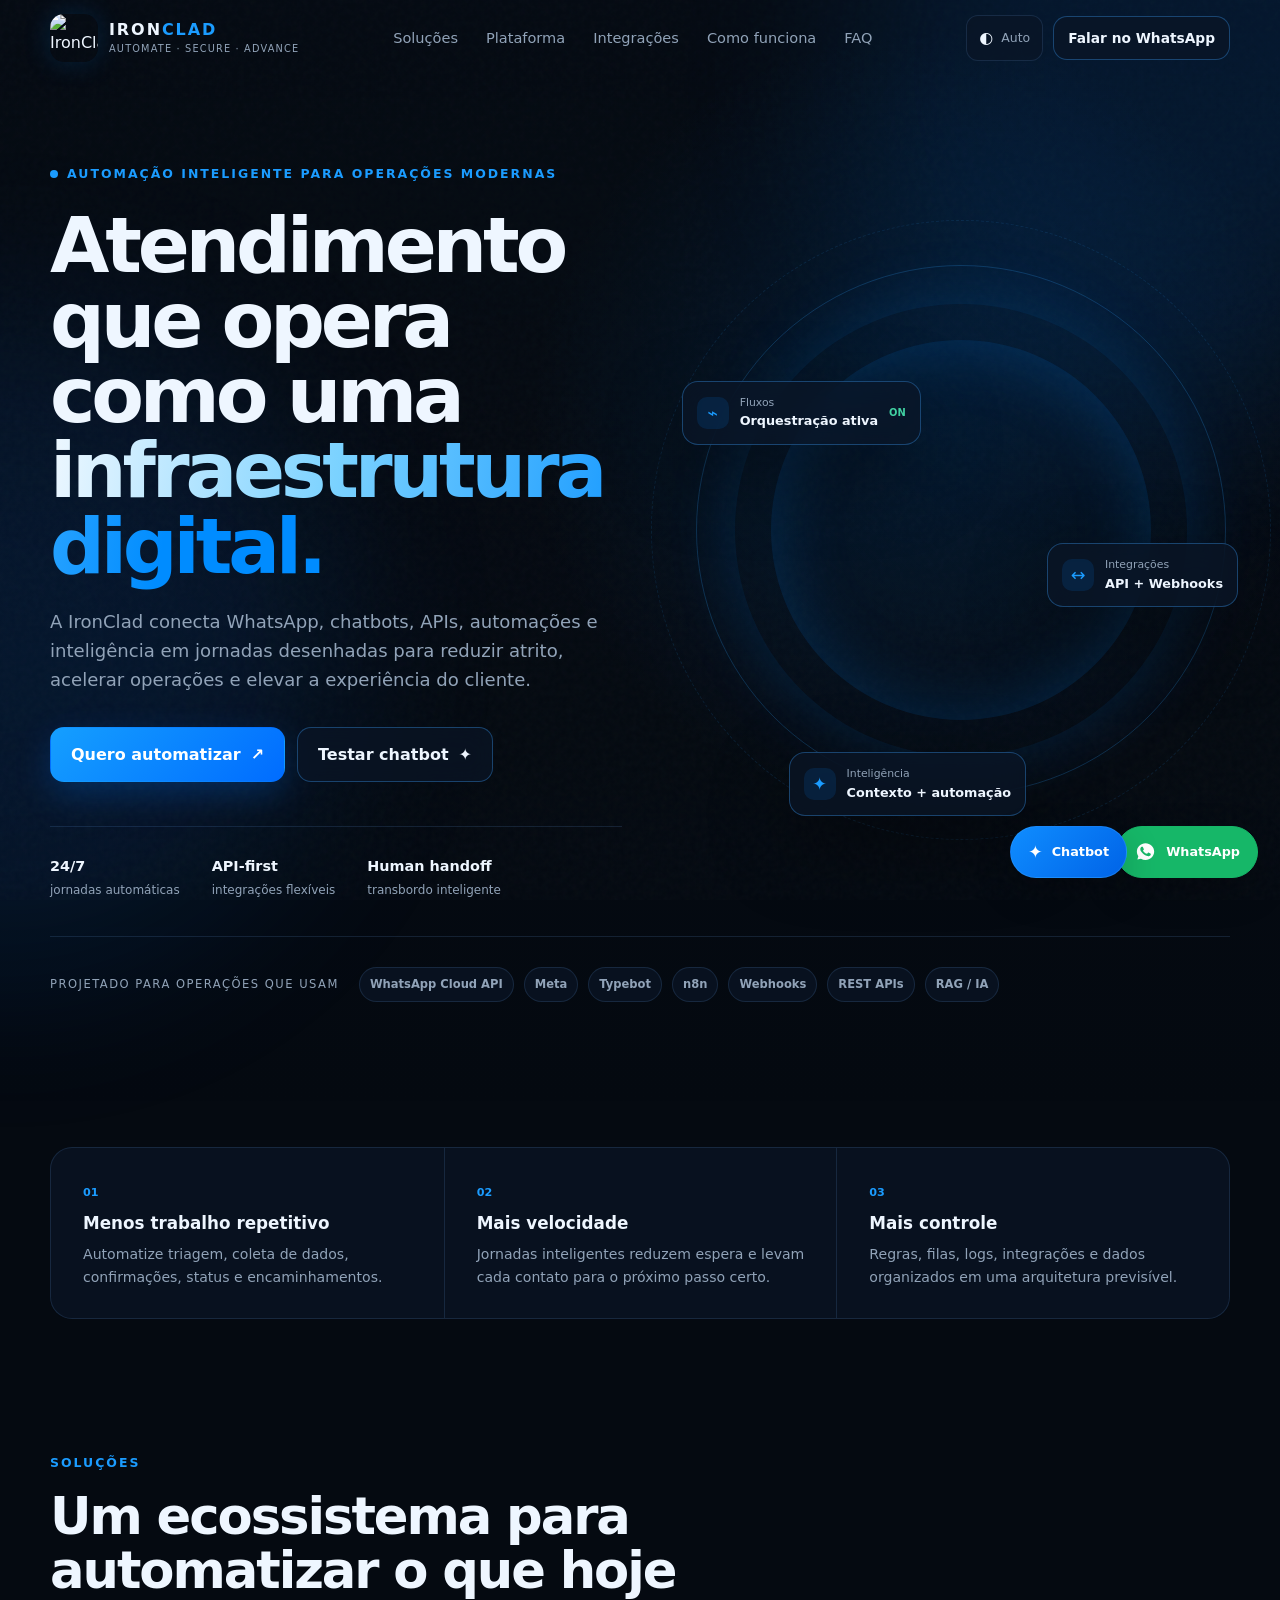
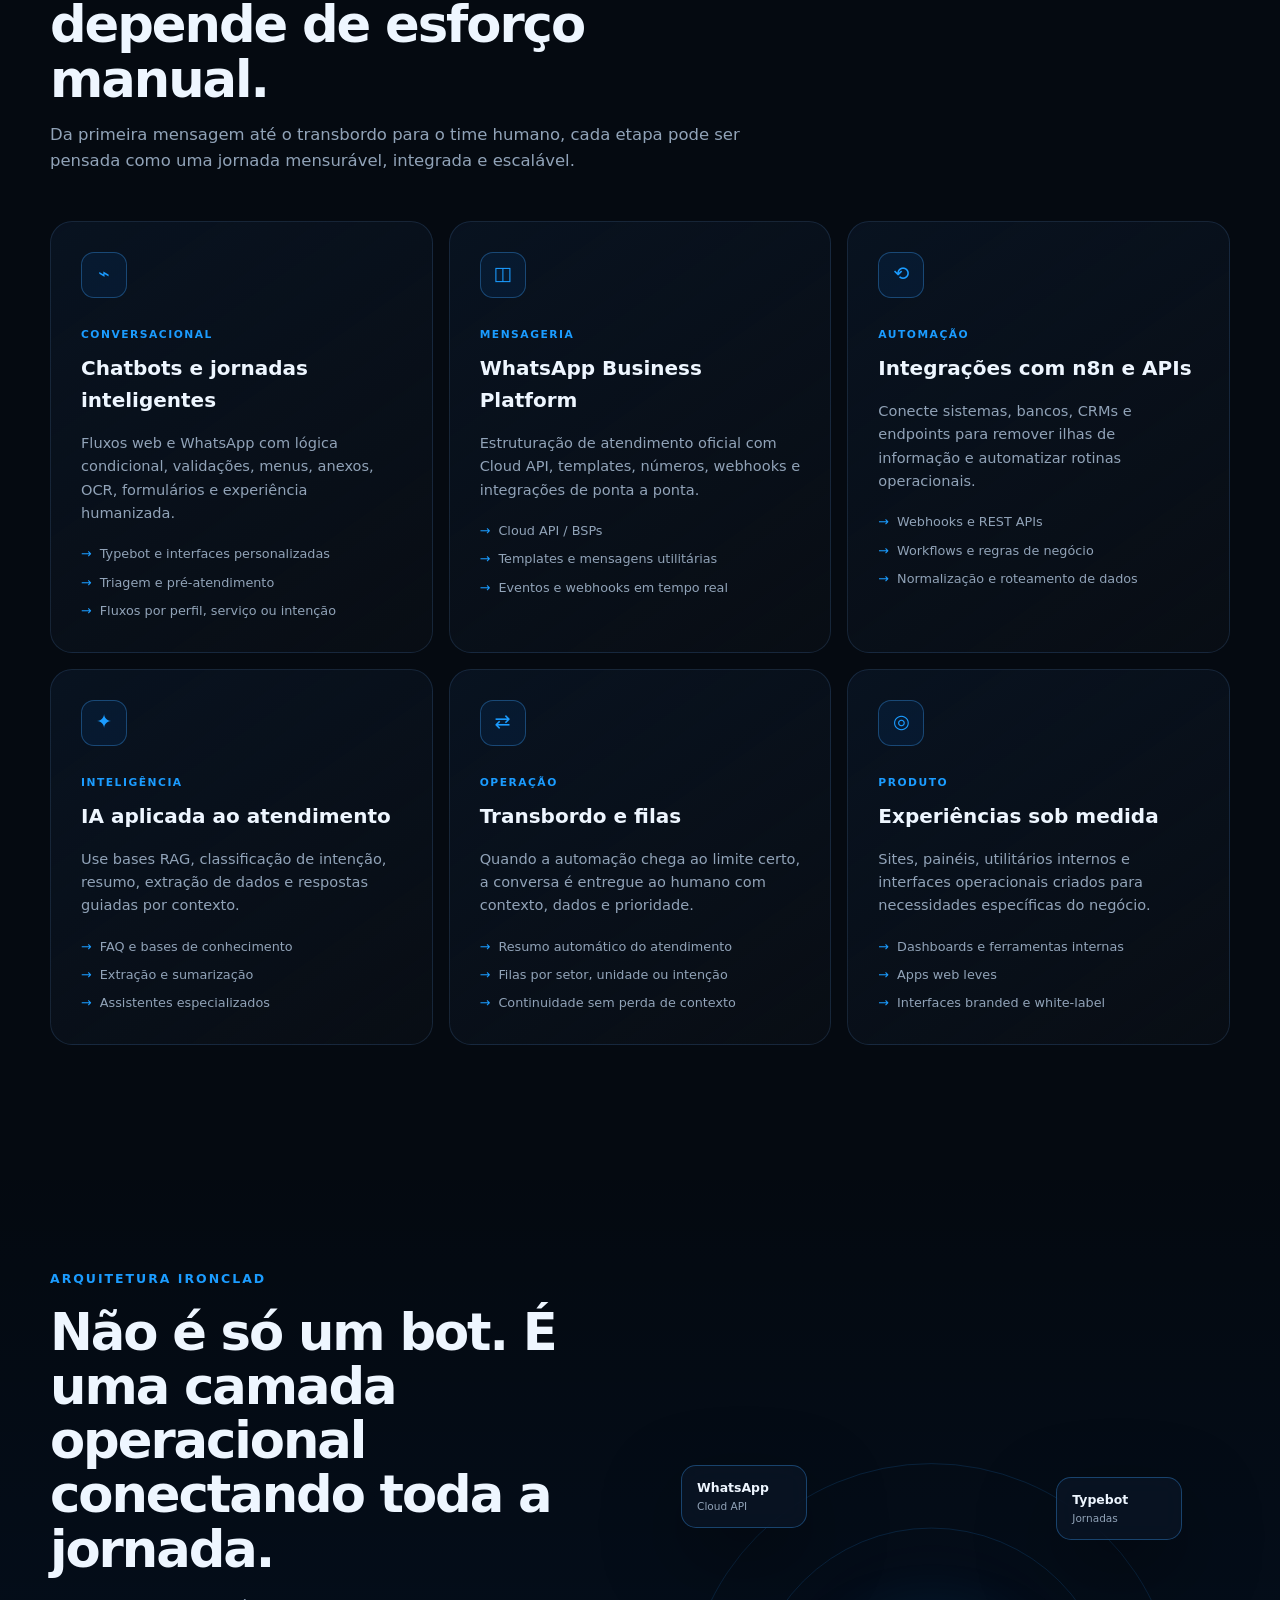
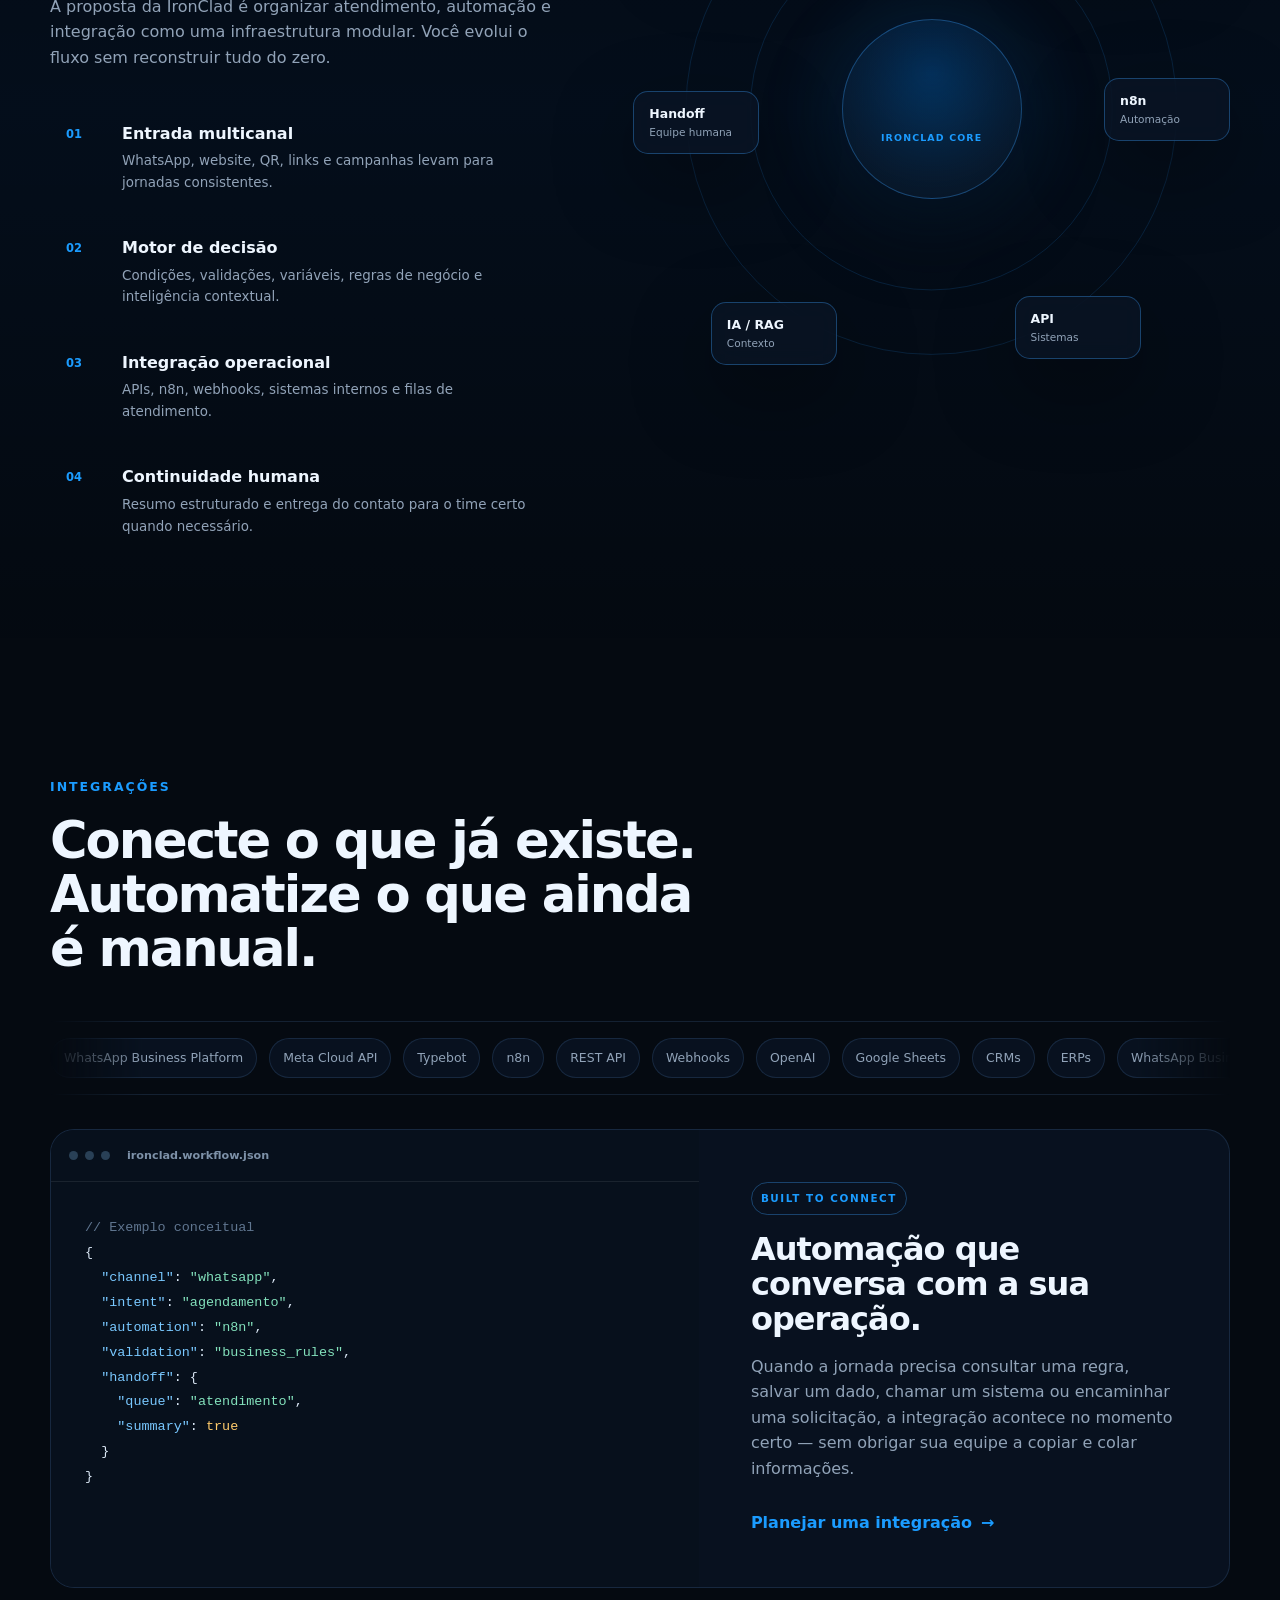
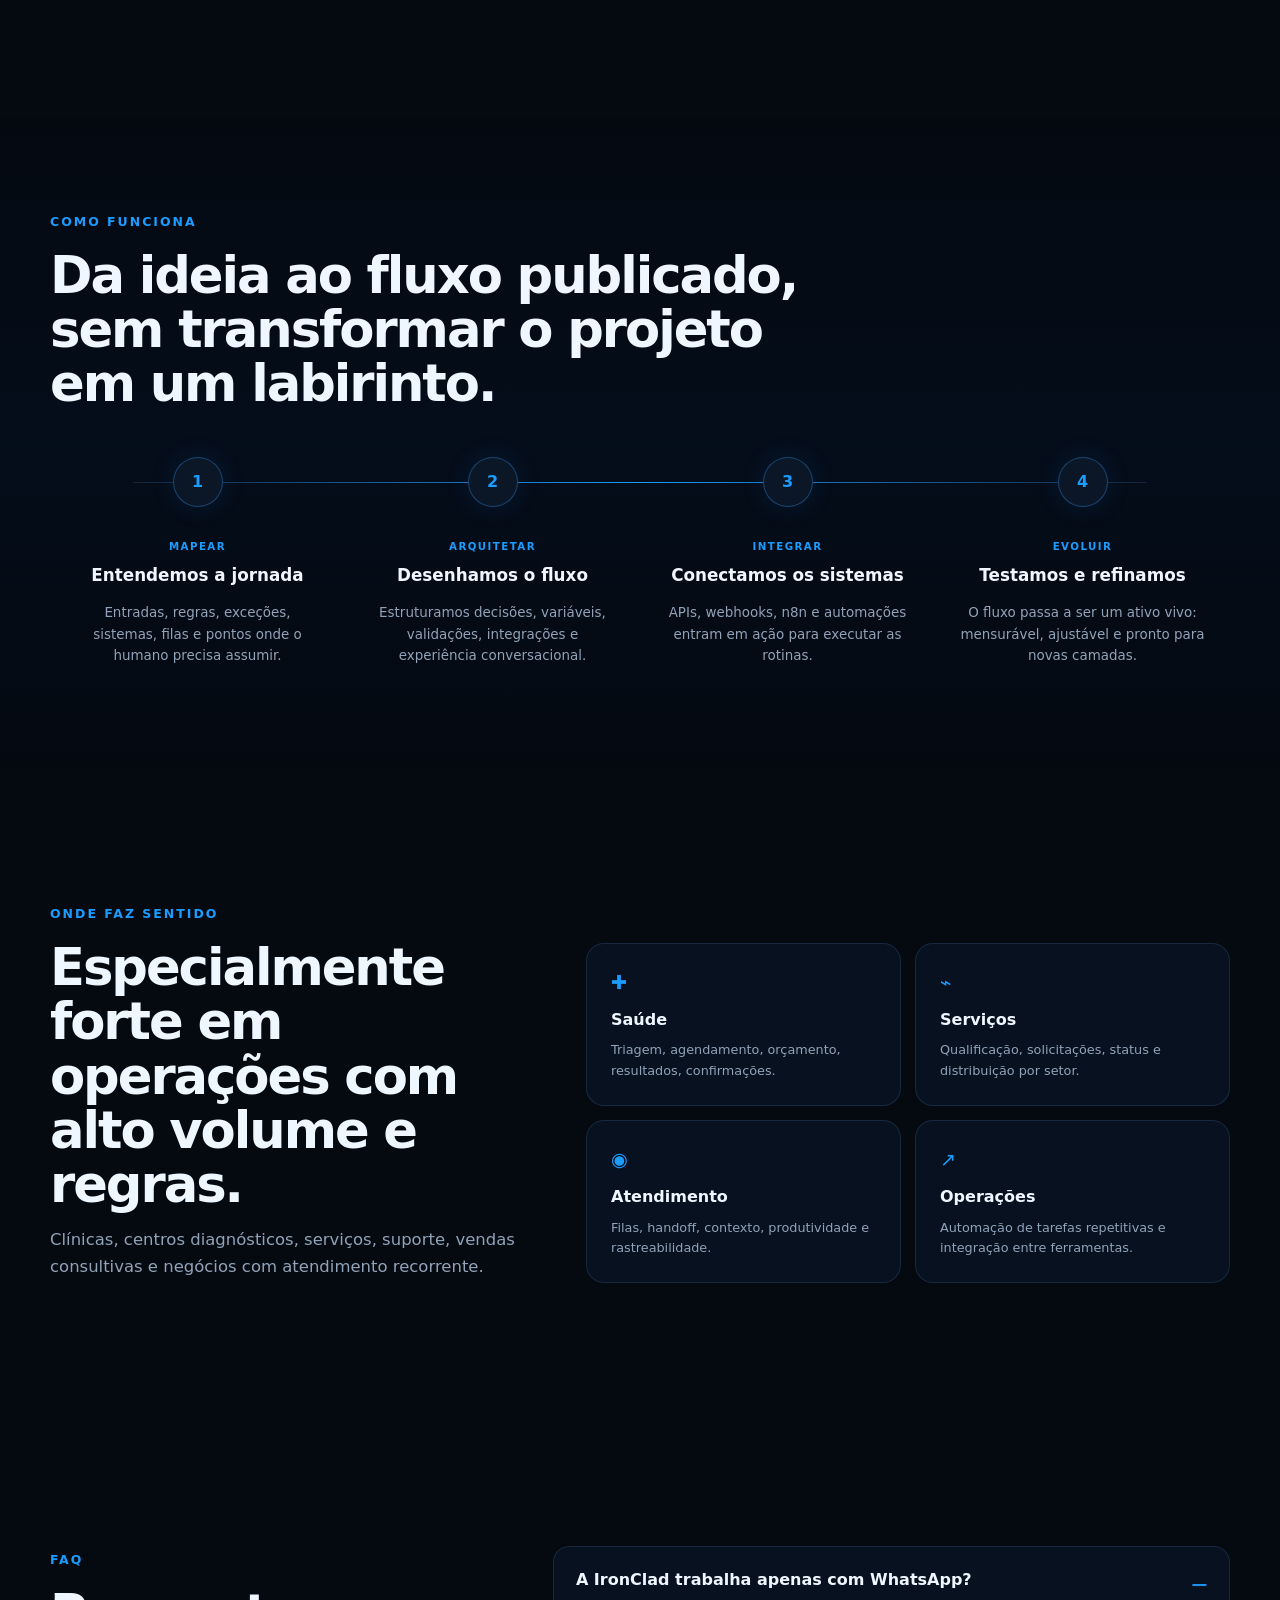
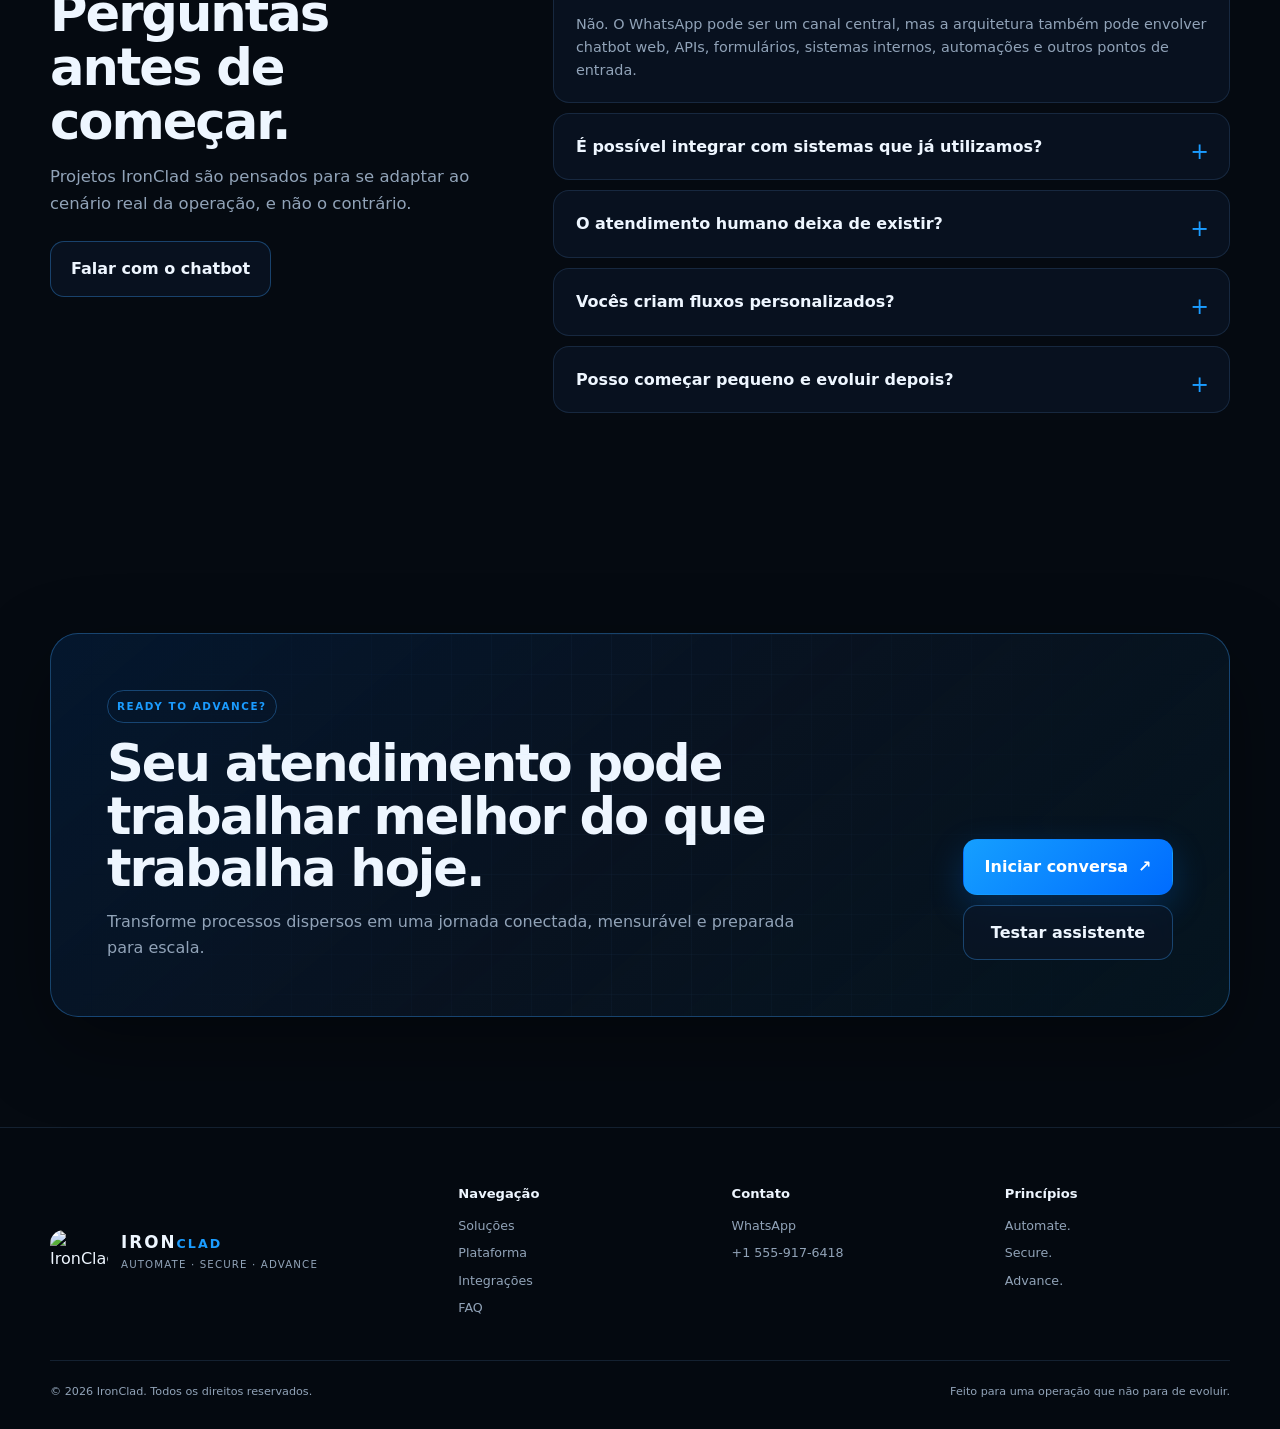
==== index.html @ 3dc9ad2e "Add files via upload" ====
<!doctype html>
<html lang="pt-BR" data-theme="dark" data-theme-mode="auto">
<head>
  <meta charset="utf-8" />
  <meta name="viewport" content="width=device-width, initial-scale=1, viewport-fit=cover" />
  <meta name="theme-color" content="#07111f" />
  <meta name="description" content="IronClad — automação conversacional, WhatsApp, chatbots, integrações e jornadas inteligentes para operações que precisam escalar com segurança." />
  <meta name="robots" content="index,follow" />
  <meta property="og:type" content="website" />
  <meta property="og:title" content="IronClad — Automate. Secure. Advance." />
  <meta property="og:description" content="Tecnologia para automatizar, conectar e escalar atendimentos com inteligência." />
  <meta property="og:image" content="assets/logo-ironclad.png" />
  <link rel="icon" href="assets/favicon-32.png" sizes="32x32" />
  <link rel="apple-touch-icon" href="assets/icon-192.png" />
  <link rel="manifest" href="site.webmanifest" />
  <title>IronClad — Automate. Secure. Advance.</title>
  <link rel="stylesheet" href="styles.css" />
</head>
<body>
  <div class="scroll-progress" aria-hidden="true"><span id="scrollProgress"></span></div>
  <div class="noise" aria-hidden="true"></div>
  <div class="ambient ambient-a" aria-hidden="true"></div>
  <div class="ambient ambient-b" aria-hidden="true"></div>

  <header class="site-header" id="top">
    <div class="container nav-wrap">
      <a class="brand" href="#top" aria-label="IronClad - início">
        <img src="assets/logo-ironclad.png" alt="IronClad" />
        <div class="brand-copy">
          <strong>IRON<span>CLAD</span></strong>
          <small>Automate · Secure · Advance</small>
        </div>
      </a>

      <nav class="nav-links" id="mainNav" aria-label="Navegação principal">
        <a href="#solucoes">Soluções</a>
        <a href="#plataforma">Plataforma</a>
        <a href="#integracoes">Integrações</a>
        <a href="#processo">Como funciona</a>
        <a href="#faq">FAQ</a>
      </nav>

      <div class="nav-actions">
        <div class="theme-control" aria-label="Controle de tema">
          <button class="theme-trigger" id="themeTrigger" type="button" aria-haspopup="menu" aria-expanded="false" title="Alterar tema">
            <span id="themeIcon">◐</span><span class="theme-label" id="themeLabel">Auto</span>
          </button>
          <div class="theme-menu" id="themeMenu" role="menu">
            <button type="button" role="menuitem" data-theme-choice="auto">◐ Automático</button>
            <button type="button" role="menuitem" data-theme-choice="light">☀ Claro</button>
            <button type="button" role="menuitem" data-theme-choice="dark">☾ Escuro</button>
          </div>
        </div>
        <a class="btn btn-sm btn-ghost desktop-only" href="https://wa.me/15559176418?text=Ol%C3%A1%21%20Quero%20conhecer%20as%20solu%C3%A7%C3%B5es%20da%20IronClad." target="_blank" rel="noopener">Falar no WhatsApp</a>
        <button class="menu-toggle" id="menuToggle" type="button" aria-controls="mainNav" aria-expanded="false" aria-label="Abrir menu"><span></span><span></span><span></span></button>
      </div>
    </div>
  </header>

  <main>
    <section class="hero section-pad">
      <div class="container hero-grid">
        <div class="hero-copy reveal">
          <div class="eyebrow"><span class="pulse-dot"></span> Automação inteligente para operações modernas</div>
          <h1>Atendimento que opera como uma <span class="gradient-text">infraestrutura digital.</span></h1>
          <p class="hero-lead">A IronClad conecta WhatsApp, chatbots, APIs, automações e inteligência em jornadas desenhadas para reduzir atrito, acelerar operações e elevar a experiência do cliente.</p>
          <div class="hero-actions">
            <a class="btn btn-primary" href="https://wa.me/15559176418?text=Ol%C3%A1%21%20Quero%20entender%20como%20a%20IronClad%20pode%20automatizar%20minha%20opera%C3%A7%C3%A3o." target="_blank" rel="noopener">Quero automatizar <span>↗</span></a>
            <button class="btn btn-ghost" type="button" data-open-chatbot>Testar chatbot <span>✦</span></button>
          </div>
          <div class="hero-proof" aria-label="Diferenciais">
            <div><b>24/7</b><span>jornadas automáticas</span></div>
            <div><b>API-first</b><span>integrações flexíveis</span></div>
            <div><b>Human handoff</b><span>transbordo inteligente</span></div>
          </div>
        </div>

        <div class="hero-visual reveal delay-1" aria-label="Painel ilustrativo da IronClad">
          <div class="orbital-ring ring-1"></div>
          <div class="orbital-ring ring-2"></div>
          <div class="hero-logo-shell">
            <img src="assets/logo-ironclad.png" alt="Logo IronClad" />
          </div>
          <div class="float-card card-flow">
            <span class="mini-icon">⌁</span>
            <div><small>Fluxos</small><strong>Orquestração ativa</strong></div>
            <i class="status-ok">ON</i>
          </div>
          <div class="float-card card-api">
            <span class="mini-icon">↔</span>
            <div><small>Integrações</small><strong>API + Webhooks</strong></div>
          </div>
          <div class="float-card card-ai">
            <span class="mini-icon">✦</span>
            <div><small>Inteligência</small><strong>Contexto + automação</strong></div>
          </div>
        </div>
      </div>

      <div class="container trust-strip reveal delay-2">
        <span>Projetado para operações que usam</span>
        <div class="logo-pills" aria-label="Tecnologias suportadas">
          <b>WhatsApp Cloud API</b><b>Meta</b><b>Typebot</b><b>n8n</b><b>Webhooks</b><b>REST APIs</b><b>RAG / IA</b>
        </div>
      </div>
    </section>

    <section class="metrics-section" aria-label="Resultados e benefícios">
      <div class="container metric-grid reveal">
        <article><span>01</span><h3>Menos trabalho repetitivo</h3><p>Automatize triagem, coleta de dados, confirmações, status e encaminhamentos.</p></article>
        <article><span>02</span><h3>Mais velocidade</h3><p>Jornadas inteligentes reduzem espera e levam cada contato para o próximo passo certo.</p></article>
        <article><span>03</span><h3>Mais controle</h3><p>Regras, filas, logs, integrações e dados organizados em uma arquitetura previsível.</p></article>
      </div>
    </section>

    <section class="section-pad" id="solucoes">
      <div class="container">
        <div class="section-heading reveal">
          <div class="eyebrow">Soluções</div>
          <h2>Um ecossistema para automatizar o que hoje depende de esforço manual.</h2>
          <p>Da primeira mensagem até o transbordo para o time humano, cada etapa pode ser pensada como uma jornada mensurável, integrada e escalável.</p>
        </div>

        <div class="solutions-grid">
          <article class="solution-card reveal">
            <div class="icon-box">⌁</div><span class="card-kicker">Conversacional</span>
            <h3>Chatbots e jornadas inteligentes</h3>
            <p>Fluxos web e WhatsApp com lógica condicional, validações, menus, anexos, OCR, formulários e experiência humanizada.</p>
            <ul><li>Typebot e interfaces personalizadas</li><li>Triagem e pré-atendimento</li><li>Fluxos por perfil, serviço ou intenção</li></ul>
          </article>
          <article class="solution-card reveal delay-1">
            <div class="icon-box">◫</div><span class="card-kicker">Mensageria</span>
            <h3>WhatsApp Business Platform</h3>
            <p>Estruturação de atendimento oficial com Cloud API, templates, números, webhooks e integrações de ponta a ponta.</p>
            <ul><li>Cloud API / BSPs</li><li>Templates e mensagens utilitárias</li><li>Eventos e webhooks em tempo real</li></ul>
          </article>
          <article class="solution-card reveal delay-2">
            <div class="icon-box">⟲</div><span class="card-kicker">Automação</span>
            <h3>Integrações com n8n e APIs</h3>
            <p>Conecte sistemas, bancos, CRMs e endpoints para remover ilhas de informação e automatizar rotinas operacionais.</p>
            <ul><li>Webhooks e REST APIs</li><li>Workflows e regras de negócio</li><li>Normalização e roteamento de dados</li></ul>
          </article>
          <article class="solution-card reveal">
            <div class="icon-box">✦</div><span class="card-kicker">Inteligência</span>
            <h3>IA aplicada ao atendimento</h3>
            <p>Use bases RAG, classificação de intenção, resumo, extração de dados e respostas guiadas por contexto.</p>
            <ul><li>FAQ e bases de conhecimento</li><li>Extração e sumarização</li><li>Assistentes especializados</li></ul>
          </article>
          <article class="solution-card reveal delay-1">
            <div class="icon-box">⇄</div><span class="card-kicker">Operação</span>
            <h3>Transbordo e filas</h3>
            <p>Quando a automação chega ao limite certo, a conversa é entregue ao humano com contexto, dados e prioridade.</p>
            <ul><li>Resumo automático do atendimento</li><li>Filas por setor, unidade ou intenção</li><li>Continuidade sem perda de contexto</li></ul>
          </article>
          <article class="solution-card reveal delay-2">
            <div class="icon-box">◎</div><span class="card-kicker">Produto</span>
            <h3>Experiências sob medida</h3>
            <p>Sites, painéis, utilitários internos e interfaces operacionais criados para necessidades específicas do negócio.</p>
            <ul><li>Dashboards e ferramentas internas</li><li>Apps web leves</li><li>Interfaces branded e white-label</li></ul>
          </article>
        </div>
      </div>
    </section>

    <section class="platform-section section-pad" id="plataforma">
      <div class="container platform-grid">
        <div class="platform-copy reveal">
          <div class="eyebrow">Arquitetura IronClad</div>
          <h2>Não é só um bot. É uma camada operacional conectando toda a jornada.</h2>
          <p>A proposta da IronClad é organizar atendimento, automação e integração como uma infraestrutura modular. Você evolui o fluxo sem reconstruir tudo do zero.</p>
          <div class="feature-list">
            <div><span>01</span><section><h4>Entrada multicanal</h4><p>WhatsApp, website, QR, links e campanhas levam para jornadas consistentes.</p></section></div>
            <div><span>02</span><section><h4>Motor de decisão</h4><p>Condições, validações, variáveis, regras de negócio e inteligência contextual.</p></section></div>
            <div><span>03</span><section><h4>Integração operacional</h4><p>APIs, n8n, webhooks, sistemas internos e filas de atendimento.</p></section></div>
            <div><span>04</span><section><h4>Continuidade humana</h4><p>Resumo estruturado e entrega do contato para o time certo quando necessário.</p></section></div>
          </div>
        </div>

        <div class="system-map reveal delay-1" aria-label="Mapa visual da arquitetura IronClad">
          <div class="sys-glow"></div>
          <div class="sys-node node-core"><img src="assets/logo-ironclad.png" alt="" /><span>IRONCLAD CORE</span></div>
          <div class="sys-node node-a"><b>WhatsApp</b><small>Cloud API</small></div>
          <div class="sys-node node-b"><b>Typebot</b><small>Jornadas</small></div>
          <div class="sys-node node-c"><b>n8n</b><small>Automação</small></div>
          <div class="sys-node node-d"><b>API</b><small>Sistemas</small></div>
          <div class="sys-node node-e"><b>IA / RAG</b><small>Contexto</small></div>
          <div class="sys-node node-f"><b>Handoff</b><small>Equipe humana</small></div>
          <svg viewBox="0 0 620 620" role="img" aria-hidden="true"><circle cx="310" cy="310" r="188"></circle><circle cx="310" cy="310" r="255"></circle></svg>
        </div>
      </div>
    </section>

    <section class="section-pad" id="integracoes">
      <div class="container">
        <div class="section-heading compact reveal"><div class="eyebrow">Integrações</div><h2>Conecte o que já existe. Automatize o que ainda é manual.</h2></div>
        <div class="integration-marquee reveal" aria-label="Integrações principais">
          <div class="marquee-track">
            <span>WhatsApp Business Platform</span><span>Meta Cloud API</span><span>Typebot</span><span>n8n</span><span>REST API</span><span>Webhooks</span><span>OpenAI</span><span>Google Sheets</span><span>CRMs</span><span>ERPs</span>
            <span>WhatsApp Business Platform</span><span>Meta Cloud API</span><span>Typebot</span><span>n8n</span><span>REST API</span><span>Webhooks</span><span>OpenAI</span><span>Google Sheets</span><span>CRMs</span><span>ERPs</span>
          </div>
        </div>

        <div class="integration-panel reveal delay-1">
          <div class="code-window">
            <div class="code-top"><span></span><span></span><span></span><b>ironclad.workflow.json</b></div>
            <pre><code><span class="code-dim">// Exemplo conceitual</span>
{
  <span class="code-key">"channel"</span>: <span class="code-str">"whatsapp"</span>,
  <span class="code-key">"intent"</span>: <span class="code-str">"agendamento"</span>,
  <span class="code-key">"automation"</span>: <span class="code-str">"n8n"</span>,
  <span class="code-key">"validation"</span>: <span class="code-str">"business_rules"</span>,
  <span class="code-key">"handoff"</span>: {
    <span class="code-key">"queue"</span>: <span class="code-str">"atendimento"</span>,
    <span class="code-key">"summary"</span>: <span class="code-bool">true</span>
  }
}</code></pre>
          </div>
          <div class="integration-copy">
            <span class="panel-chip">Built to connect</span>
            <h3>Automação que conversa com a sua operação.</h3>
            <p>Quando a jornada precisa consultar uma regra, salvar um dado, chamar um sistema ou encaminhar uma solicitação, a integração acontece no momento certo — sem obrigar sua equipe a copiar e colar informações.</p>
            <a href="https://wa.me/15559176418?text=Quero%20integrar%20meus%20sistemas%20com%20a%20IronClad." target="_blank" rel="noopener">Planejar uma integração <span>→</span></a>
          </div>
        </div>
      </div>
    </section>

    <section class="section-pad process-section" id="processo">
      <div class="container">
        <div class="section-heading reveal"><div class="eyebrow">Como funciona</div><h2>Da ideia ao fluxo publicado, sem transformar o projeto em um labirinto.</h2></div>
        <div class="timeline reveal delay-1">
          <article><span>1</span><div><small>MAPEAR</small><h3>Entendemos a jornada</h3><p>Entradas, regras, exceções, sistemas, filas e pontos onde o humano precisa assumir.</p></div></article>
          <article><span>2</span><div><small>ARQUITETAR</small><h3>Desenhamos o fluxo</h3><p>Estruturamos decisões, variáveis, validações, integrações e experiência conversacional.</p></div></article>
          <article><span>3</span><div><small>INTEGRAR</small><h3>Conectamos os sistemas</h3><p>APIs, webhooks, n8n e automações entram em ação para executar as rotinas.</p></div></article>
          <article><span>4</span><div><small>EVOLUIR</small><h3>Testamos e refinamos</h3><p>O fluxo passa a ser um ativo vivo: mensurável, ajustável e pronto para novas camadas.</p></div></article>
        </div>
      </div>
    </section>

    <section class="section-pad industries-section">
      <div class="container industries-grid">
        <div class="section-heading compact reveal"><div class="eyebrow">Onde faz sentido</div><h2>Especialmente forte em operações com alto volume e regras.</h2><p>Clínicas, centros diagnósticos, serviços, suporte, vendas consultivas e negócios com atendimento recorrente.</p></div>
        <div class="industry-cards reveal delay-1">
          <div><span>✚</span><b>Saúde</b><small>Triagem, agendamento, orçamento, resultados, confirmações.</small></div>
          <div><span>⌁</span><b>Serviços</b><small>Qualificação, solicitações, status e distribuição por setor.</small></div>
          <div><span>◉</span><b>Atendimento</b><small>Filas, handoff, contexto, produtividade e rastreabilidade.</small></div>
          <div><span>↗</span><b>Operações</b><small>Automação de tarefas repetitivas e integração entre ferramentas.</small></div>
        </div>
      </div>
    </section>

    <section class="section-pad" id="faq">
      <div class="container faq-grid">
        <div class="section-heading compact reveal"><div class="eyebrow">FAQ</div><h2>Perguntas antes de começar.</h2><p>Projetos IronClad são pensados para se adaptar ao cenário real da operação, e não o contrário.</p><button class="btn btn-ghost" type="button" data-open-chatbot>Falar com o chatbot</button></div>
        <div class="accordion reveal delay-1">
          <details open><summary>A IronClad trabalha apenas com WhatsApp?</summary><p>Não. O WhatsApp pode ser um canal central, mas a arquitetura também pode envolver chatbot web, APIs, formulários, sistemas internos, automações e outros pontos de entrada.</p></details>
          <details><summary>É possível integrar com sistemas que já utilizamos?</summary><p>Sim, desde que o sistema disponibilize API, webhook, banco acessível ou outro mecanismo de integração. Quando não existe integração pronta, avaliamos a melhor rota técnica.</p></details>
          <details><summary>O atendimento humano deixa de existir?</summary><p>Não. A automação assume etapas repetitivas e organiza o contexto. Quando necessário, a conversa pode ser encaminhada para a equipe com resumo e dados já coletados.</p></details>
          <details><summary>Vocês criam fluxos personalizados?</summary><p>Sim. A estrutura pode ser criada para regras específicas, setores, unidades, especialidades, serviços, perfis de clientes e integrações diferentes.</p></details>
          <details><summary>Posso começar pequeno e evoluir depois?</summary><p>Sim. A abordagem modular permite iniciar com uma jornada crítica e adicionar novas automações, integrações e canais conforme a operação amadurece.</p></details>
        </div>
      </div>
    </section>

    <section class="cta-section section-pad">
      <div class="container cta-card reveal">
        <div class="cta-grid-lines" aria-hidden="true"></div>
        <div><span class="panel-chip">READY TO ADVANCE?</span><h2>Seu atendimento pode trabalhar melhor do que trabalha hoje.</h2><p>Transforme processos dispersos em uma jornada conectada, mensurável e preparada para escala.</p></div>
        <div class="cta-actions"><a class="btn btn-primary" href="https://wa.me/15559176418?text=Ol%C3%A1%21%20Quero%20falar%20sobre%20um%20projeto%20com%20a%20IronClad." target="_blank" rel="noopener">Iniciar conversa <span>↗</span></a><button class="btn btn-ghost" type="button" data-open-chatbot>Testar assistente</button></div>
      </div>
    </section>
  </main>

  <footer class="site-footer">
    <div class="container footer-grid">
      <div class="footer-brand"><img src="assets/logo-ironclad.png" alt="IronClad" /><div><strong>IRON<span>CLAD</span></strong><small>Automate · Secure · Advance</small></div></div>
      <div><b>Navegação</b><a href="#solucoes">Soluções</a><a href="#plataforma">Plataforma</a><a href="#integracoes">Integrações</a><a href="#faq">FAQ</a></div>
      <div><b>Contato</b><a href="https://wa.me/15559176418" target="_blank" rel="noopener">WhatsApp</a><span>+1 555-917-6418</span></div>
      <div><b>Princípios</b><span>Automate.</span><span>Secure.</span><span>Advance.</span></div>
    </div>
    <div class="container footer-bottom"><span>© <span id="year"></span> IronClad. Todos os direitos reservados.</span><span>Feito para uma operação que não para de evoluir.</span></div>
  </footer>

  <a class="whatsapp-fab" href="https://wa.me/15559176418?text=Ol%C3%A1%21%20Vim%20pelo%20site%20da%20IronClad." target="_blank" rel="noopener" aria-label="Falar com a IronClad no WhatsApp">
    <svg viewBox="0 0 32 32" aria-hidden="true"><path d="M16.04 3C9.4 3 4 8.23 4 14.67c0 2.3.69 4.55 1.99 6.46L4.7 25.83l4.99-1.27a12.3 12.3 0 0 0 6.34 1.75h.01c6.63 0 12.04-5.23 12.04-11.66C28.08 8.23 22.68 3 16.04 3Zm7.08 16.48c-.3.83-1.75 1.59-2.41 1.69-.62.1-1.4.14-2.26-.13-.52-.16-1.19-.38-2.05-.74-3.61-1.52-5.96-5.07-6.14-5.31-.18-.23-1.47-1.9-1.47-3.63 0-1.73.94-2.58 1.27-2.93.33-.35.72-.44.96-.44h.69c.22.01.52-.08.81.6.3.7 1.01 2.42 1.1 2.59.09.18.15.38.03.61-.12.23-.18.38-.36.58-.18.2-.38.45-.54.6-.18.17-.37.36-.16.71.21.35.93 1.48 2 2.4 1.37 1.18 2.53 1.54 2.89 1.71.36.18.57.15.78-.09.21-.23.9-1.02 1.14-1.37.24-.35.48-.29.81-.18.33.12 2.08.95 2.44 1.13.36.18.6.26.69.41.09.15.09.85-.21 1.68Z"/></svg>
    <span>WhatsApp</span>
  </a>

  <button class="chatbot-fab" type="button" data-open-chatbot aria-label="Abrir chatbot IronClad"><span class="bot-spark">✦</span><span>Chatbot</span></button>

  <div class="chatbot-modal" id="chatbotModal" aria-hidden="true">
    <div class="chatbot-backdrop" data-close-chatbot></div>
    <section class="chatbot-window" role="dialog" aria-modal="true" aria-labelledby="chatbotTitle">
      <div class="chatbot-header">
        <div><span class="bot-avatar">IC</span><div><strong id="chatbotTitle">TÍTULO DO CHATBOT</strong><small><i></i> Assistente IronClad</small></div></div>
        <button type="button" data-close-chatbot aria-label="Fechar chatbot">×</button>
      </div>
      <div class="chatbot-body" id="chatbotBody">
        <div class="chatbot-placeholder" id="chatbotPlaceholder">
          <span>✦</span><h3>Conecte seu Typebot aqui</h3><p>No arquivo <code>script.js</code>, preencha <b>TYPEBOT_TITLE</b> e <b>TYPEBOT_SRC</b>. O botão e a janela já estão prontos.</p>
        </div>
        <iframe id="typebotFrame" title="TÍTULO DO CHATBOT" src="about:blank" allow="clipboard-write; microphone" loading="lazy"></iframe>
      </div>
    </section>
  </div>

  <script src="script.js"></script>
</body>
</html>
---- styles.css ----
:root{
  --bg:#050a11;--bg-2:#07111f;--surface:rgba(10,22,38,.72);--surface-strong:#0b1727;--card:#091320;--card-2:#0d1a2b;
  --text:#eef6ff;--muted:#91a3b8;--line:rgba(114,177,255,.14);--line-strong:rgba(61,161,255,.34);
  --primary:#1b9cff;--primary-2:#0077ff;--accent:#57c5ff;--success:#41d1a3;--shadow:0 28px 80px rgba(0,0,0,.35);
  --header:rgba(5,10,17,.7);--code:#07101c;--radius:24px;--max:1180px;--transition:.28s cubic-bezier(.2,.8,.2,1);
}
html[data-theme="light"]{
  --bg:#f5f9ff;--bg-2:#ecf4ff;--surface:rgba(255,255,255,.76);--surface-strong:#fff;--card:#fff;--card-2:#f5f9ff;
  --text:#091626;--muted:#5f6f82;--line:rgba(20,89,165,.12);--line-strong:rgba(0,116,255,.24);--shadow:0 28px 70px rgba(24,81,145,.12);--header:rgba(248,251,255,.76);--code:#0b1421;
}
*{box-sizing:border-box}html{scroll-behavior:smooth}body{margin:0;background:var(--bg);color:var(--text);font-family:Inter,ui-sans-serif,system-ui,-apple-system,BlinkMacSystemFont,"Segoe UI",sans-serif;line-height:1.6;overflow-x:hidden;transition:background .4s ease,color .4s ease}button,a,input,textarea,select{font:inherit}a{color:inherit;text-decoration:none}img{max-width:100%;display:block}button{color:inherit}.container{width:min(var(--max),calc(100% - 40px));margin-inline:auto}.section-pad{padding:110px 0;position:relative}.scroll-progress{position:fixed;inset:0 0 auto;z-index:1000;height:3px;background:transparent}.scroll-progress span{display:block;width:0;height:100%;background:linear-gradient(90deg,var(--primary-2),var(--accent));box-shadow:0 0 16px var(--primary)}.noise{position:fixed;inset:0;z-index:-1;opacity:.035;pointer-events:none;background-image:url("data:image/svg+xml,%3Csvg viewBox='0 0 180 180' xmlns='http://www.w3.org/2000/svg'%3E%3Cfilter id='n'%3E%3CfeTurbulence type='fractalNoise' baseFrequency='.85' numOctaves='3' stitchTiles='stitch'/%3E%3C/filter%3E%3Crect width='100%25' height='100%25' filter='url(%23n)' opacity='.8'/%3E%3C/svg%3E")}.ambient{position:fixed;width:650px;height:650px;border-radius:50%;filter:blur(95px);pointer-events:none;z-index:-2;opacity:.14}.ambient-a{background:#007cff;top:-250px;right:-220px}.ambient-b{background:#0b68df;left:-320px;top:35%}html[data-theme="light"] .ambient{opacity:.08}
.site-header{position:fixed;inset:0 0 auto;z-index:100;padding:14px 0;border-bottom:1px solid transparent;transition:var(--transition)}.site-header.scrolled{background:var(--header);backdrop-filter:blur(18px);border-color:var(--line)}.nav-wrap{display:flex;align-items:center;justify-content:space-between;gap:28px}.brand{display:flex;align-items:center;gap:11px;min-width:max-content}.brand img{width:48px;height:48px;border-radius:14px;object-fit:cover;box-shadow:0 0 28px rgba(0,136,255,.18)}.brand-copy{display:grid;line-height:1}.brand-copy strong{font-size:1rem;letter-spacing:.12em}.brand-copy strong span,.footer-brand strong span{color:var(--primary)}.brand-copy small{font-size:.61rem;letter-spacing:.12em;color:var(--muted);margin-top:6px;text-transform:uppercase}.nav-links{display:flex;align-items:center;gap:28px;font-size:.91rem;color:var(--muted)}.nav-links a{position:relative;transition:color var(--transition)}.nav-links a:after{content:"";position:absolute;left:0;right:100%;bottom:-7px;height:1px;background:var(--primary);transition:right var(--transition)}.nav-links a:hover{color:var(--text)}.nav-links a:hover:after{right:0}.nav-actions{display:flex;align-items:center;gap:10px}.btn{display:inline-flex;align-items:center;justify-content:center;gap:10px;border:1px solid var(--line-strong);padding:14px 20px;border-radius:14px;background:transparent;cursor:pointer;transition:transform var(--transition),border var(--transition),background var(--transition),box-shadow var(--transition);font-weight:700}.btn:hover{transform:translateY(-2px)}.btn-sm{padding:10px 14px;font-size:.86rem}.btn-primary{color:#fff;border-color:transparent;background:linear-gradient(135deg,#159fff,#006cff);box-shadow:0 12px 35px rgba(0,123,255,.24)}.btn-primary:hover{box-shadow:0 16px 40px rgba(0,123,255,.34)}.btn-ghost{background:var(--surface);backdrop-filter:blur(12px)}.btn-ghost:hover{border-color:rgba(45,161,255,.55);background:var(--card-2)}.theme-control{position:relative}.theme-trigger{display:flex;align-items:center;gap:8px;border:1px solid var(--line);background:var(--surface);padding:9px 12px;border-radius:12px;cursor:pointer}.theme-label{font-size:.78rem;color:var(--muted)}.theme-menu{position:absolute;right:0;top:calc(100% + 9px);width:165px;padding:8px;background:var(--surface-strong);border:1px solid var(--line);border-radius:14px;box-shadow:var(--shadow);display:none}.theme-menu.open{display:grid}.theme-menu button{border:0;background:transparent;padding:9px 10px;text-align:left;border-radius:9px;cursor:pointer;font-size:.87rem}.theme-menu button:hover{background:var(--card-2)}.menu-toggle{display:none;border:0;background:transparent;padding:10px;cursor:pointer}.menu-toggle span{display:block;width:23px;height:2px;background:var(--text);margin:5px;border-radius:9px}
.hero{min-height:100vh;padding-top:160px;display:grid;align-items:center;background:radial-gradient(circle at 72% 38%,rgba(0,130,255,.13),transparent 34%),linear-gradient(180deg,rgba(6,15,26,.2),transparent)}html[data-theme="light"] .hero{background:radial-gradient(circle at 72% 38%,rgba(0,130,255,.09),transparent 36%)}.hero-grid{display:grid;grid-template-columns:1.03fr .97fr;align-items:center;gap:70px}.eyebrow{display:inline-flex;align-items:center;gap:9px;font-size:.78rem;text-transform:uppercase;letter-spacing:.16em;color:var(--primary);font-weight:800}.pulse-dot{width:8px;height:8px;border-radius:50%;background:var(--primary);box-shadow:0 0 0 0 rgba(27,156,255,.5);animation:pulse 1.9s infinite}@keyframes pulse{70%{box-shadow:0 0 0 8px rgba(27,156,255,0)}100%{box-shadow:0 0 0 0 rgba(27,156,255,0)}}.hero h1{font-size:clamp(3.05rem,6vw,5.65rem);letter-spacing:-.055em;line-height:.98;margin:22px 0 24px;max-width:840px}.gradient-text{background:linear-gradient(100deg,#eff8ff 0%,#7bd2ff 35%,#008cff 80%);-webkit-background-clip:text;background-clip:text;color:transparent}html[data-theme="light"] .gradient-text{background:linear-gradient(110deg,#102542,#0079ed);-webkit-background-clip:text;background-clip:text}.hero-lead{font-size:1.13rem;color:var(--muted);max-width:700px;margin:0 0 32px}.hero-actions{display:flex;gap:12px;flex-wrap:wrap}.hero-proof{display:flex;gap:32px;margin-top:44px;padding-top:28px;border-top:1px solid var(--line)}.hero-proof div{display:grid;gap:3px}.hero-proof b{font-size:.9rem}.hero-proof span{font-size:.75rem;color:var(--muted)}.hero-visual{position:relative;height:650px;display:grid;place-items:center}.hero-logo-shell{position:relative;width:min(470px,84%);aspect-ratio:1;border-radius:50%;overflow:hidden;box-shadow:0 0 70px rgba(0,134,255,.16);z-index:2}.hero-logo-shell:after{content:"";position:absolute;inset:8%;border-radius:50%;box-shadow:inset 0 0 70px rgba(0,135,255,.22)}.hero-logo-shell img{width:100%;height:100%;object-fit:cover}.orbital-ring{position:absolute;border:1px solid rgba(50,166,255,.22);border-radius:50%;animation:rotate 22s linear infinite}.ring-1{width:530px;height:530px}.ring-2{width:620px;height:620px;border-style:dashed;opacity:.55;animation-direction:reverse;animation-duration:34s}@keyframes rotate{to{transform:rotate(360deg)}}.float-card{position:absolute;z-index:3;display:flex;align-items:center;gap:11px;padding:12px 14px;border:1px solid var(--line-strong);border-radius:16px;background:var(--surface);backdrop-filter:blur(15px);box-shadow:var(--shadow);min-width:190px;animation:float 5s ease-in-out infinite}.float-card div{display:grid}.float-card small{font-size:.68rem;color:var(--muted)}.float-card strong{font-size:.8rem}.mini-icon{display:grid;place-items:center;width:32px;height:32px;border-radius:10px;background:rgba(0,132,255,.13);color:var(--primary);font-size:1.1rem}.status-ok{margin-left:auto;font-size:.62rem;font-style:normal;color:var(--success);font-weight:900}.card-flow{left:-10px;top:27%}.card-api{right:-8px;top:52%;animation-delay:-1.4s}.card-ai{left:18%;bottom:6%;animation-delay:-2.2s}@keyframes float{0%,100%{transform:translateY(0)}50%{transform:translateY(-10px)}}.trust-strip{margin-top:36px;padding-top:30px;border-top:1px solid var(--line);display:flex;align-items:center;gap:20px;overflow:hidden}.trust-strip>span{font-size:.72rem;text-transform:uppercase;letter-spacing:.13em;color:var(--muted);min-width:max-content}.logo-pills{display:flex;gap:10px;flex-wrap:wrap}.logo-pills b{font-size:.72rem;padding:7px 10px;border-radius:999px;border:1px solid var(--line);color:var(--muted);font-weight:700;background:var(--surface)}
.metrics-section{padding:35px 0 20px}.metric-grid{display:grid;grid-template-columns:repeat(3,1fr);border:1px solid var(--line);border-radius:22px;overflow:hidden;background:var(--surface);backdrop-filter:blur(16px)}.metric-grid article{padding:30px 32px;position:relative}.metric-grid article+article{border-left:1px solid var(--line)}.metric-grid span{font-size:.7rem;color:var(--primary);font-weight:900}.metric-grid h3{font-size:1.05rem;margin:7px 0 6px}.metric-grid p{color:var(--muted);font-size:.88rem;margin:0}.section-heading{max-width:760px;margin-bottom:46px}.section-heading.compact{max-width:660px}.section-heading h2{font-size:clamp(2rem,4vw,3.45rem);line-height:1.06;letter-spacing:-.04em;margin:14px 0 16px}.section-heading p{color:var(--muted);font-size:1.03rem;margin:0}.solutions-grid{display:grid;grid-template-columns:repeat(3,1fr);gap:16px}.solution-card{position:relative;padding:30px;border:1px solid var(--line);border-radius:22px;background:linear-gradient(145deg,var(--surface),rgba(255,255,255,.015));overflow:hidden;transition:transform var(--transition),border-color var(--transition),box-shadow var(--transition)}.solution-card:after{content:"";position:absolute;inset:auto -70px -100px auto;width:180px;height:180px;background:radial-gradient(circle,rgba(0,132,255,.18),transparent 68%);opacity:0;transition:opacity var(--transition)}.solution-card:hover{transform:translateY(-5px);border-color:var(--line-strong);box-shadow:0 24px 70px rgba(0,95,180,.09)}.solution-card:hover:after{opacity:1}.icon-box{width:46px;height:46px;border-radius:13px;display:grid;place-items:center;border:1px solid var(--line-strong);background:rgba(0,132,255,.08);color:var(--primary);font-size:1.2rem;margin-bottom:22px}.card-kicker{font-size:.67rem;text-transform:uppercase;letter-spacing:.14em;color:var(--primary);font-weight:800}.solution-card h3{margin:7px 0 11px;font-size:1.25rem}.solution-card p{color:var(--muted);font-size:.91rem}.solution-card ul{padding:0;margin:20px 0 0;display:grid;gap:8px;list-style:none}.solution-card li{font-size:.8rem;color:var(--muted);display:flex;gap:8px}.solution-card li:before{content:"→";color:var(--primary)}
.platform-section{background:linear-gradient(180deg,transparent,rgba(0,111,255,.045),transparent)}.platform-grid{display:grid;grid-template-columns:.92fr 1.08fr;gap:75px;align-items:center}.platform-copy h2{font-size:clamp(2rem,4vw,3.45rem);line-height:1.06;letter-spacing:-.04em;margin:14px 0 18px}.platform-copy>p{color:var(--muted);font-size:1rem}.feature-list{display:grid;gap:10px;margin-top:34px}.feature-list>div{display:grid;grid-template-columns:42px 1fr;gap:14px;padding:15px;border:1px solid transparent;border-radius:16px;transition:var(--transition)}.feature-list>div:hover{border-color:var(--line);background:var(--surface)}.feature-list>div>span{color:var(--primary);font-size:.72rem;font-weight:900;padding-top:4px}.feature-list section h4{margin:0 0 4px}.feature-list section p{margin:0;color:var(--muted);font-size:.84rem}.system-map{height:610px;position:relative;display:grid;place-items:center}.system-map svg{position:absolute;width:100%;height:100%;fill:none;stroke:rgba(35,151,255,.16);stroke-width:1}.sys-glow{position:absolute;width:310px;height:310px;border-radius:50%;background:radial-gradient(circle,rgba(0,139,255,.2),transparent 66%);filter:blur(20px)}.sys-node{position:absolute;z-index:2;padding:12px 15px;min-width:126px;border:1px solid var(--line-strong);background:var(--surface);backdrop-filter:blur(12px);border-radius:15px;box-shadow:var(--shadow);display:grid}.sys-node b{font-size:.78rem}.sys-node small{font-size:.66rem;color:var(--muted)}.node-core{width:180px;height:180px;border-radius:50%;place-items:center;display:grid;padding:24px;background:radial-gradient(circle at 50% 30%,rgba(0,132,255,.16),var(--card));text-align:center}.node-core img{width:105px;border-radius:50%}.node-core span{font-size:.59rem;letter-spacing:.12em;color:var(--primary);font-weight:900}.node-a{top:10%;left:8%}.node-b{top:12%;right:8%}.node-c{top:45%;right:0}.node-d{bottom:9%;right:15%}.node-e{bottom:8%;left:13%}.node-f{top:47%;left:0}.integration-marquee{overflow:hidden;border-block:1px solid var(--line);padding:16px 0;margin-bottom:34px;mask-image:linear-gradient(90deg,transparent,#000 8%,#000 92%,transparent)}.marquee-track{display:flex;gap:12px;width:max-content;animation:marquee 28s linear infinite}.marquee-track span{padding:9px 13px;border:1px solid var(--line);border-radius:999px;background:var(--surface);font-size:.78rem;color:var(--muted);white-space:nowrap}@keyframes marquee{to{transform:translateX(-50%)}}.integration-panel{display:grid;grid-template-columns:1.1fr .9fr;border:1px solid var(--line);border-radius:24px;overflow:hidden;background:var(--surface)}.code-window{background:var(--code);color:#dce9f7;min-height:410px}.code-top{height:52px;border-bottom:1px solid rgba(255,255,255,.08);display:flex;align-items:center;gap:7px;padding:0 18px}.code-top span{width:9px;height:9px;border-radius:50%;background:#294056}.code-top b{font-size:.7rem;color:#7d91a8;margin-left:10px}.code-window pre{margin:0;padding:34px;overflow:auto;font-size:.84rem;line-height:1.85}.code-dim{color:#607690}.code-key{color:#79c8ff}.code-str{color:#83e1bc}.code-bool{color:#ffcb6b}.integration-copy{padding:52px;align-self:center}.panel-chip{display:inline-block;font-size:.65rem;letter-spacing:.15em;color:var(--primary);font-weight:900;border:1px solid var(--line-strong);padding:7px 9px;border-radius:999px;text-transform:uppercase}.integration-copy h3{font-size:2rem;line-height:1.1;letter-spacing:-.03em;margin:17px 0 15px}.integration-copy p{color:var(--muted)}.integration-copy a{display:inline-flex;gap:9px;margin-top:12px;font-weight:800;color:var(--primary)}
.process-section{background:linear-gradient(180deg,transparent,rgba(0,104,255,.04),transparent)}.timeline{display:grid;grid-template-columns:repeat(4,1fr);gap:0;position:relative}.timeline:before{content:"";position:absolute;top:25px;left:7%;right:7%;height:1px;background:linear-gradient(90deg,var(--line),var(--primary),var(--line))}.timeline article{position:relative;padding:0 24px;text-align:center}.timeline article>span{display:grid;place-items:center;margin:0 auto 25px;width:50px;height:50px;border-radius:50%;border:1px solid var(--line-strong);background:var(--surface-strong);color:var(--primary);font-weight:900;position:relative;z-index:2;box-shadow:0 0 26px rgba(0,132,255,.12)}.timeline small{color:var(--primary);font-size:.64rem;font-weight:900;letter-spacing:.14em}.timeline h3{font-size:1.05rem;margin:5px 0}.timeline p{color:var(--muted);font-size:.84rem}.industries-grid{display:grid;grid-template-columns:.85fr 1.15fr;gap:60px;align-items:center}.industry-cards{display:grid;grid-template-columns:repeat(2,1fr);gap:14px}.industry-cards div{display:grid;gap:8px;padding:24px;border:1px solid var(--line);border-radius:18px;background:var(--surface)}.industry-cards span{color:var(--primary);font-size:1.2rem}.industry-cards b{font-size:1rem}.industry-cards small{color:var(--muted);font-size:.8rem}.faq-grid{display:grid;grid-template-columns:.78fr 1.22fr;gap:70px}.faq-grid .btn{margin-top:24px}.accordion{display:grid;gap:10px}.accordion details{border:1px solid var(--line);border-radius:16px;background:var(--surface);overflow:hidden}.accordion summary{list-style:none;cursor:pointer;padding:20px 22px;font-weight:800;position:relative}.accordion summary::-webkit-details-marker{display:none}.accordion summary:after{content:"+";position:absolute;right:20px;font-size:1.4rem;color:var(--primary);font-weight:400}.accordion details[open] summary:after{content:"−"}.accordion p{margin:0;padding:0 22px 20px;color:var(--muted);font-size:.9rem}.cta-card{position:relative;overflow:hidden;display:grid;grid-template-columns:1fr auto;gap:45px;align-items:end;padding:56px;border:1px solid var(--line-strong);border-radius:28px;background:linear-gradient(140deg,rgba(0,119,255,.12),var(--surface) 50%,rgba(0,190,255,.06));box-shadow:var(--shadow)}.cta-card h2{font-size:clamp(2rem,4vw,3.3rem);line-height:1.03;letter-spacing:-.04em;margin:14px 0}.cta-card p{color:var(--muted);max-width:690px;margin:0}.cta-actions{display:flex;flex-direction:column;gap:10px;min-width:210px}.cta-grid-lines{position:absolute;inset:0;background-image:linear-gradient(var(--line) 1px,transparent 1px),linear-gradient(90deg,var(--line) 1px,transparent 1px);background-size:40px 40px;mask-image:linear-gradient(90deg,transparent,rgba(0,0,0,.25),transparent);pointer-events:none}
.site-footer{border-top:1px solid var(--line);padding:55px 0 28px;background:rgba(0,0,0,.06)}.footer-grid{display:grid;grid-template-columns:1.6fr repeat(3,1fr);gap:48px}.footer-brand{display:flex;gap:13px;align-items:center}.footer-brand img{width:58px;border-radius:14px}.footer-brand>div{display:grid}.footer-brand strong{font-size:1.05rem;letter-spacing:.12em}.footer-brand small{color:var(--muted);font-size:.64rem;text-transform:uppercase;letter-spacing:.11em}.footer-grid>div:not(.footer-brand){display:grid;align-content:start;gap:7px}.footer-grid b{font-size:.82rem;margin-bottom:5px}.footer-grid a,.footer-grid span{font-size:.79rem;color:var(--muted)}.footer-grid a:hover{color:var(--primary)}.footer-bottom{display:flex;justify-content:space-between;gap:20px;margin-top:42px;padding-top:22px;border-top:1px solid var(--line);font-size:.7rem;color:var(--muted)}.whatsapp-fab,.chatbot-fab{position:fixed;bottom:22px;z-index:90;border:1px solid var(--line-strong);border-radius:999px;height:52px;display:flex;align-items:center;gap:9px;padding:0 17px;color:#fff;box-shadow:0 14px 38px rgba(0,0,0,.2);font-weight:800;font-size:.8rem}.whatsapp-fab{right:22px;background:#16b768;border-color:#16b768}.whatsapp-fab svg{width:23px;fill:#fff}.chatbot-fab{right:153px;background:linear-gradient(135deg,#0f8dff,#0063e7);cursor:pointer}.bot-spark{font-size:1.1rem}.chatbot-modal{position:fixed;inset:0;z-index:300;display:none}.chatbot-modal.open{display:block}.chatbot-backdrop{position:absolute;inset:0;background:rgba(2,7,13,.66);backdrop-filter:blur(6px)}.chatbot-window{position:absolute;right:24px;bottom:24px;width:min(420px,calc(100% - 32px));height:min(720px,calc(100% - 48px));background:var(--surface-strong);border:1px solid var(--line-strong);border-radius:22px;box-shadow:0 30px 90px rgba(0,0,0,.42);overflow:hidden;display:grid;grid-template-rows:auto 1fr;animation:modalIn .25s ease-out}@keyframes modalIn{from{transform:translateY(16px) scale(.98);opacity:0}to{transform:none;opacity:1}}.chatbot-header{display:flex;justify-content:space-between;align-items:center;padding:14px 16px;border-bottom:1px solid var(--line);background:linear-gradient(90deg,rgba(0,127,255,.1),transparent)}.chatbot-header>div{display:flex;align-items:center;gap:10px}.bot-avatar{display:grid;place-items:center;width:38px;height:38px;border-radius:12px;background:linear-gradient(135deg,#159fff,#006cff);color:#fff;font-weight:900}.chatbot-header strong{display:block;font-size:.85rem}.chatbot-header small{display:flex;align-items:center;gap:5px;color:var(--muted);font-size:.68rem}.chatbot-header small i{width:6px;height:6px;border-radius:50%;background:var(--success)}.chatbot-header button{width:36px;height:36px;border-radius:10px;border:1px solid var(--line);background:var(--surface);cursor:pointer;font-size:1.2rem}.chatbot-body{position:relative;min-height:0}.chatbot-body iframe{width:100%;height:100%;border:0;display:none;background:#fff}.chatbot-placeholder{height:100%;display:grid;place-items:center;align-content:center;text-align:center;padding:35px}.chatbot-placeholder>span{font-size:2.4rem;color:var(--primary)}.chatbot-placeholder h3{margin:10px 0 5px}.chatbot-placeholder p{color:var(--muted);font-size:.84rem;max-width:310px}.chatbot-placeholder code{color:var(--primary)}
.reveal{opacity:0;transform:translateY(26px);transition:opacity .75s ease,transform .75s ease}.reveal.visible{opacity:1;transform:none}.delay-1{transition-delay:.1s}.delay-2{transition-delay:.2s}
@media(max-width:1050px){.nav-links{position:fixed;top:76px;left:20px;right:20px;padding:18px;display:none;flex-direction:column;align-items:stretch;background:var(--surface-strong);border:1px solid var(--line);border-radius:16px;box-shadow:var(--shadow)}.nav-links.open{display:flex}.menu-toggle{display:block}.desktop-only{display:none}.hero-grid,.platform-grid,.industries-grid,.faq-grid{grid-template-columns:1fr}.hero{padding-top:135px}.hero-copy{text-align:center}.hero-lead{margin-left:auto;margin-right:auto}.hero-actions,.hero-proof{justify-content:center}.hero-visual{height:540px}.solutions-grid{grid-template-columns:repeat(2,1fr)}.platform-grid{gap:25px}.system-map{max-width:700px;width:100%;margin:auto}.integration-panel{grid-template-columns:1fr}.timeline{grid-template-columns:repeat(2,1fr);gap:34px}.timeline:before{display:none}.metric-grid{grid-template-columns:1fr}.metric-grid article+article{border-left:0;border-top:1px solid var(--line)}.footer-grid{grid-template-columns:1.4fr repeat(2,1fr)}.footer-grid>div:last-child{display:none}.cta-card{grid-template-columns:1fr;align-items:start}.cta-actions{flex-direction:row;flex-wrap:wrap}}
@media(max-width:700px){.container{width:min(100% - 28px,var(--max))}.section-pad{padding:78px 0}.brand-copy small{display:none}.brand img{width:43px;height:43px}.theme-label{display:none}.hero{padding-top:125px}.hero h1{font-size:clamp(2.65rem,13vw,4rem)}.hero-proof{gap:18px;flex-wrap:wrap}.hero-visual{height:470px;margin-top:20px}.hero-logo-shell{width:330px}.ring-1{width:390px;height:390px}.ring-2{width:450px;height:450px}.float-card{min-width:150px;padding:9px 10px}.card-flow{left:-4px}.card-api{right:-4px}.card-ai{left:8%}.trust-strip{display:grid}.solutions-grid{grid-template-columns:1fr}.system-map{height:500px}.node-core{width:145px;height:145px}.node-core img{width:85px}.sys-node{min-width:106px;padding:9px 10px}.integration-copy{padding:30px}.code-window pre{padding:22px;font-size:.74rem}.timeline{grid-template-columns:1fr}.timeline article{text-align:left;display:grid;grid-template-columns:52px 1fr;gap:14px;padding:0}.timeline article>span{margin:0}.industry-cards{grid-template-columns:1fr}.faq-grid{gap:30px}.cta-card{padding:34px 26px}.footer-grid{grid-template-columns:1fr 1fr}.footer-brand{grid-column:1/-1}.footer-bottom{flex-direction:column}.whatsapp-fab,.chatbot-fab{bottom:14px;height:48px;padding:0 14px}.whatsapp-fab{right:14px}.chatbot-fab{right:128px}.whatsapp-fab span,.chatbot-fab>span:last-child{display:none}.chatbot-fab{width:48px;justify-content:center;padding:0}.whatsapp-fab{width:48px;justify-content:center;padding:0}.chatbot-window{right:8px;bottom:8px;width:calc(100% - 16px);height:calc(100% - 16px);border-radius:18px}.float-card strong{font-size:.7rem}.float-card small{font-size:.6rem}}
@media(prefers-reduced-motion:reduce){*{scroll-behavior:auto!important;animation-duration:.001ms!important;animation-iteration-count:1!important;transition-duration:.001ms!important}.reveal{opacity:1;transform:none}}
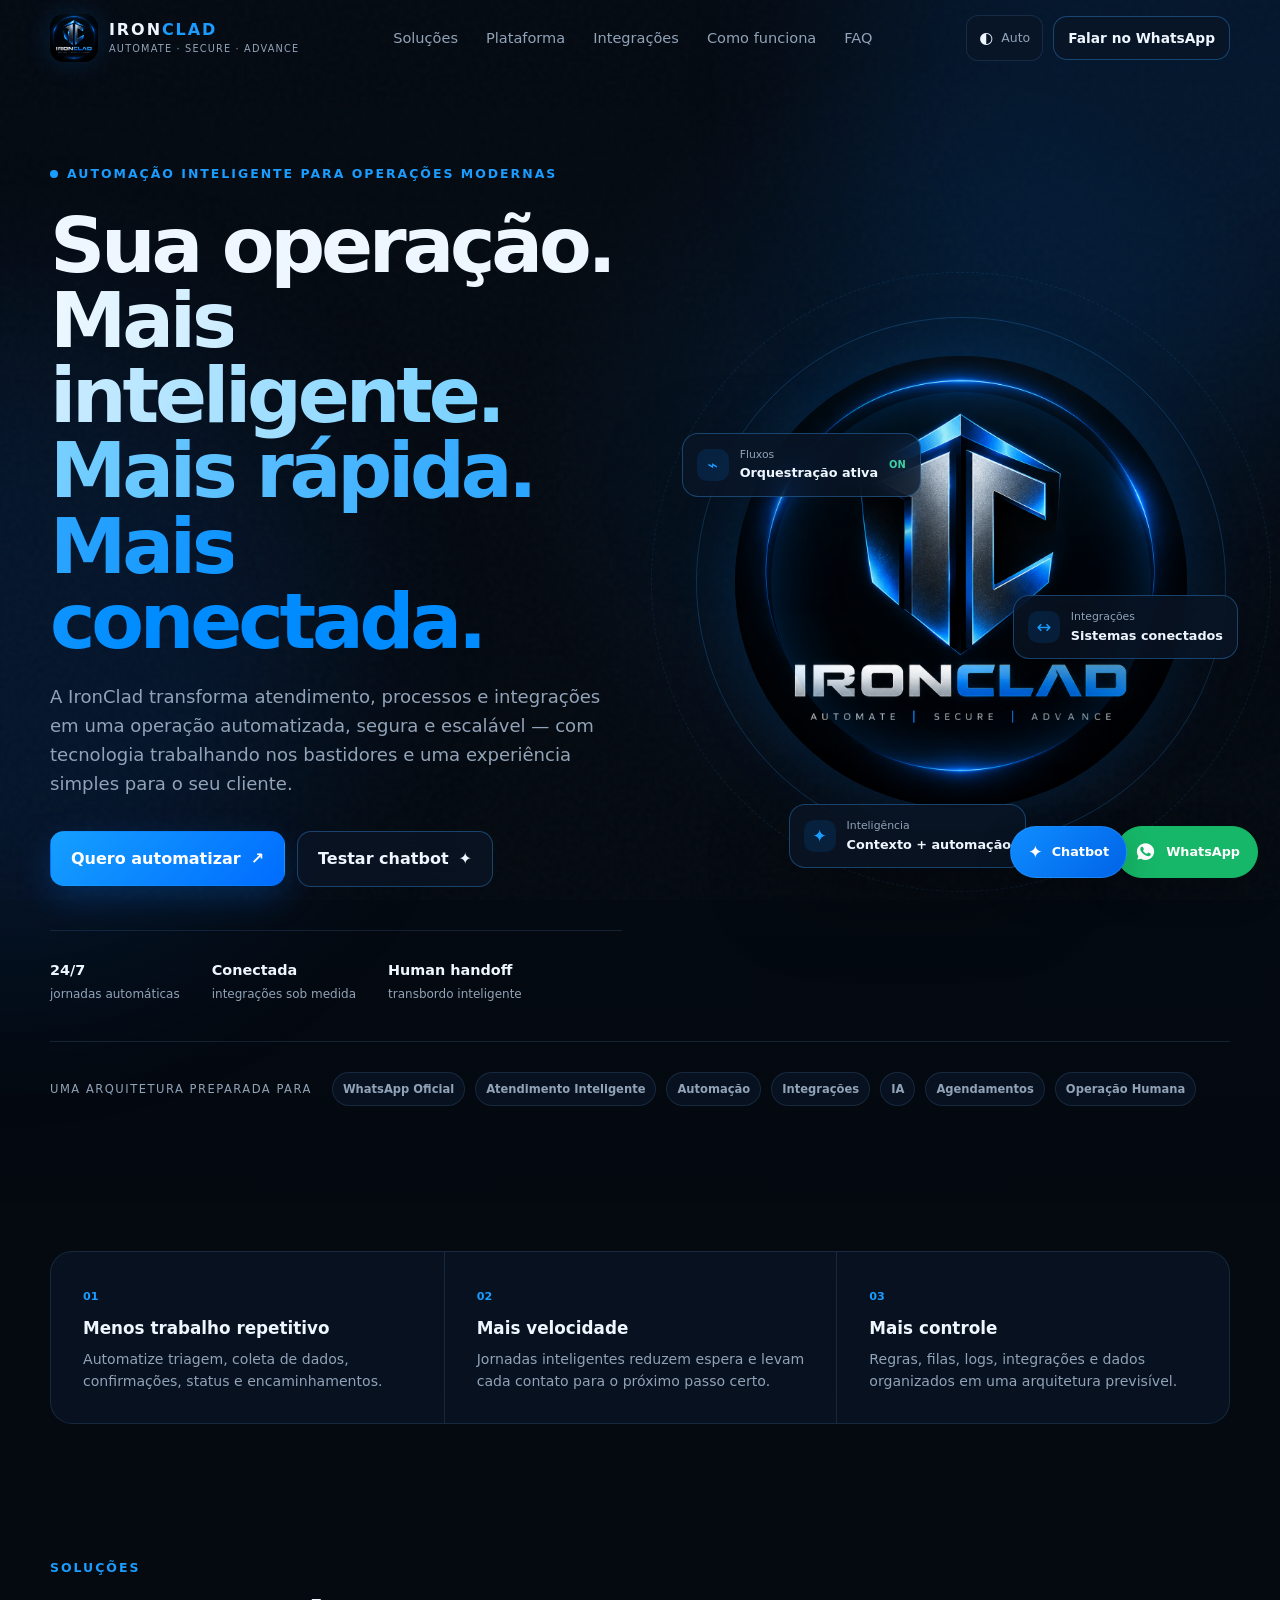
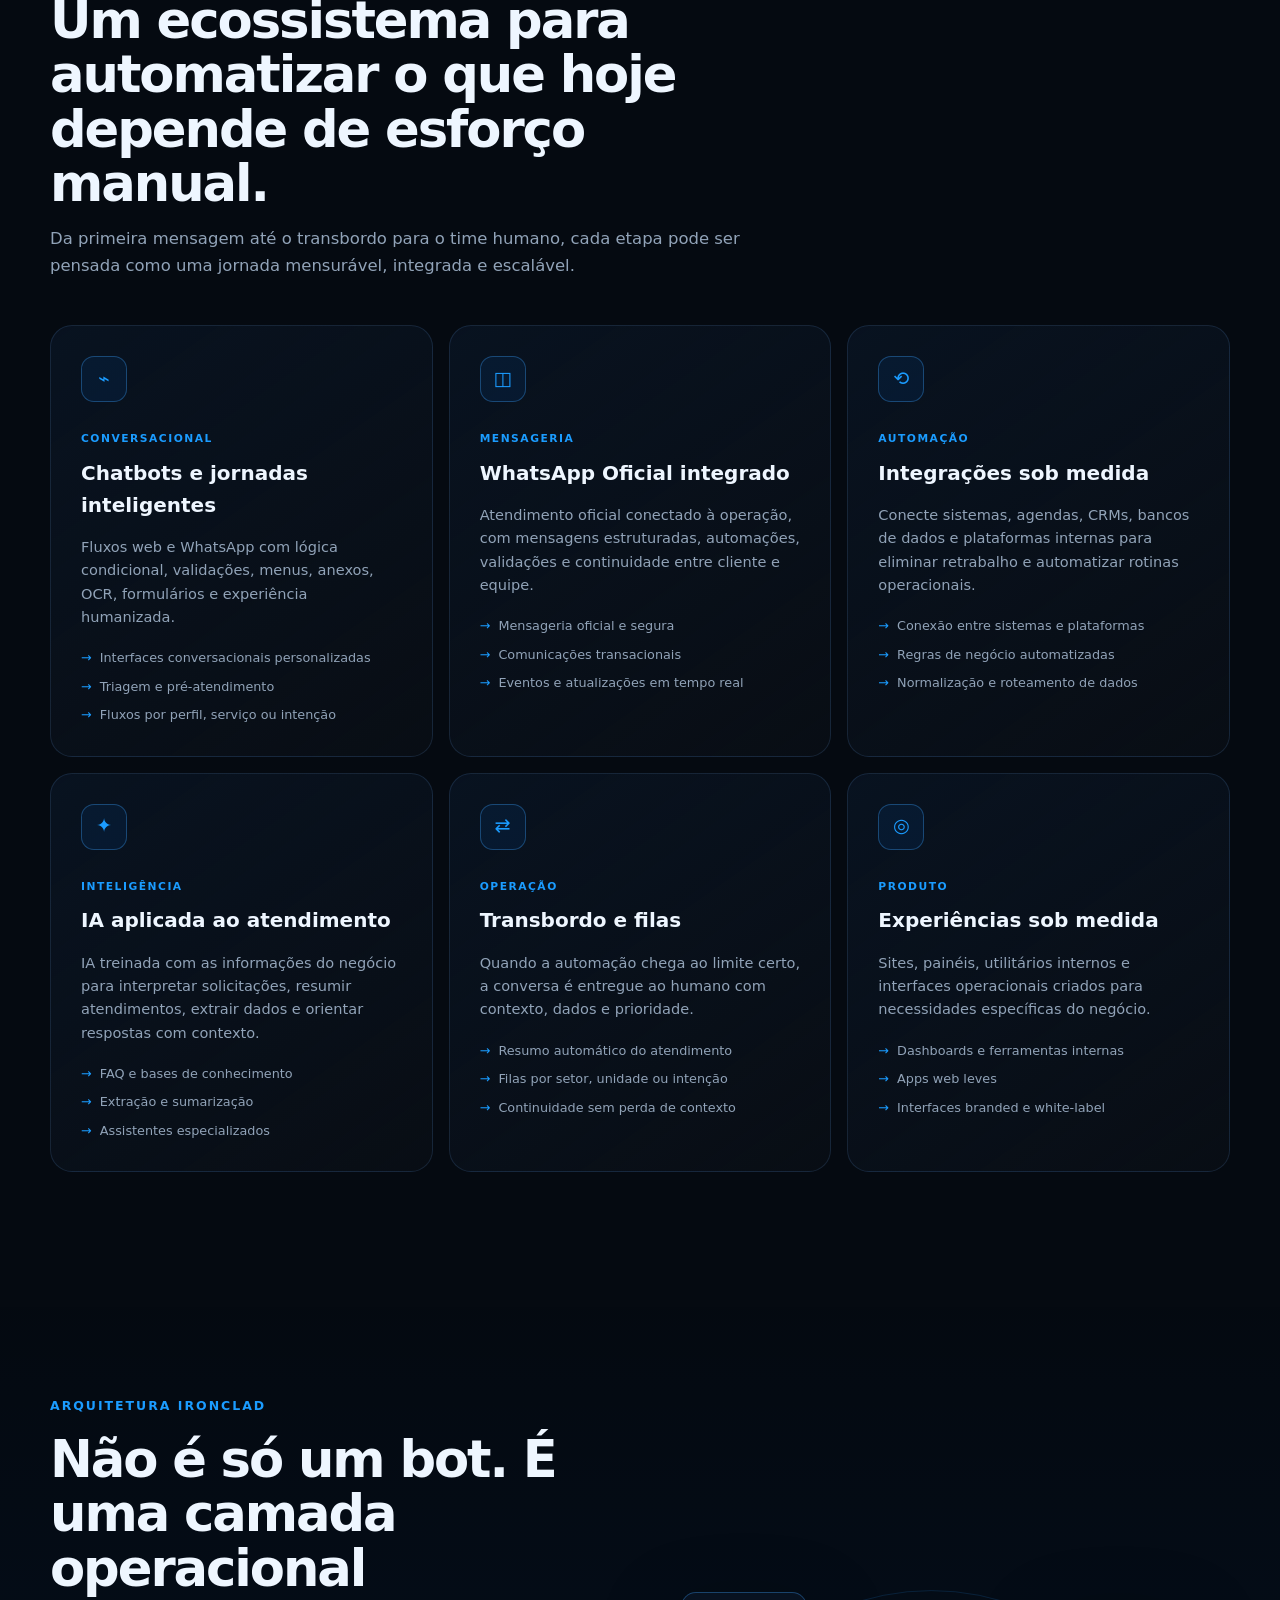
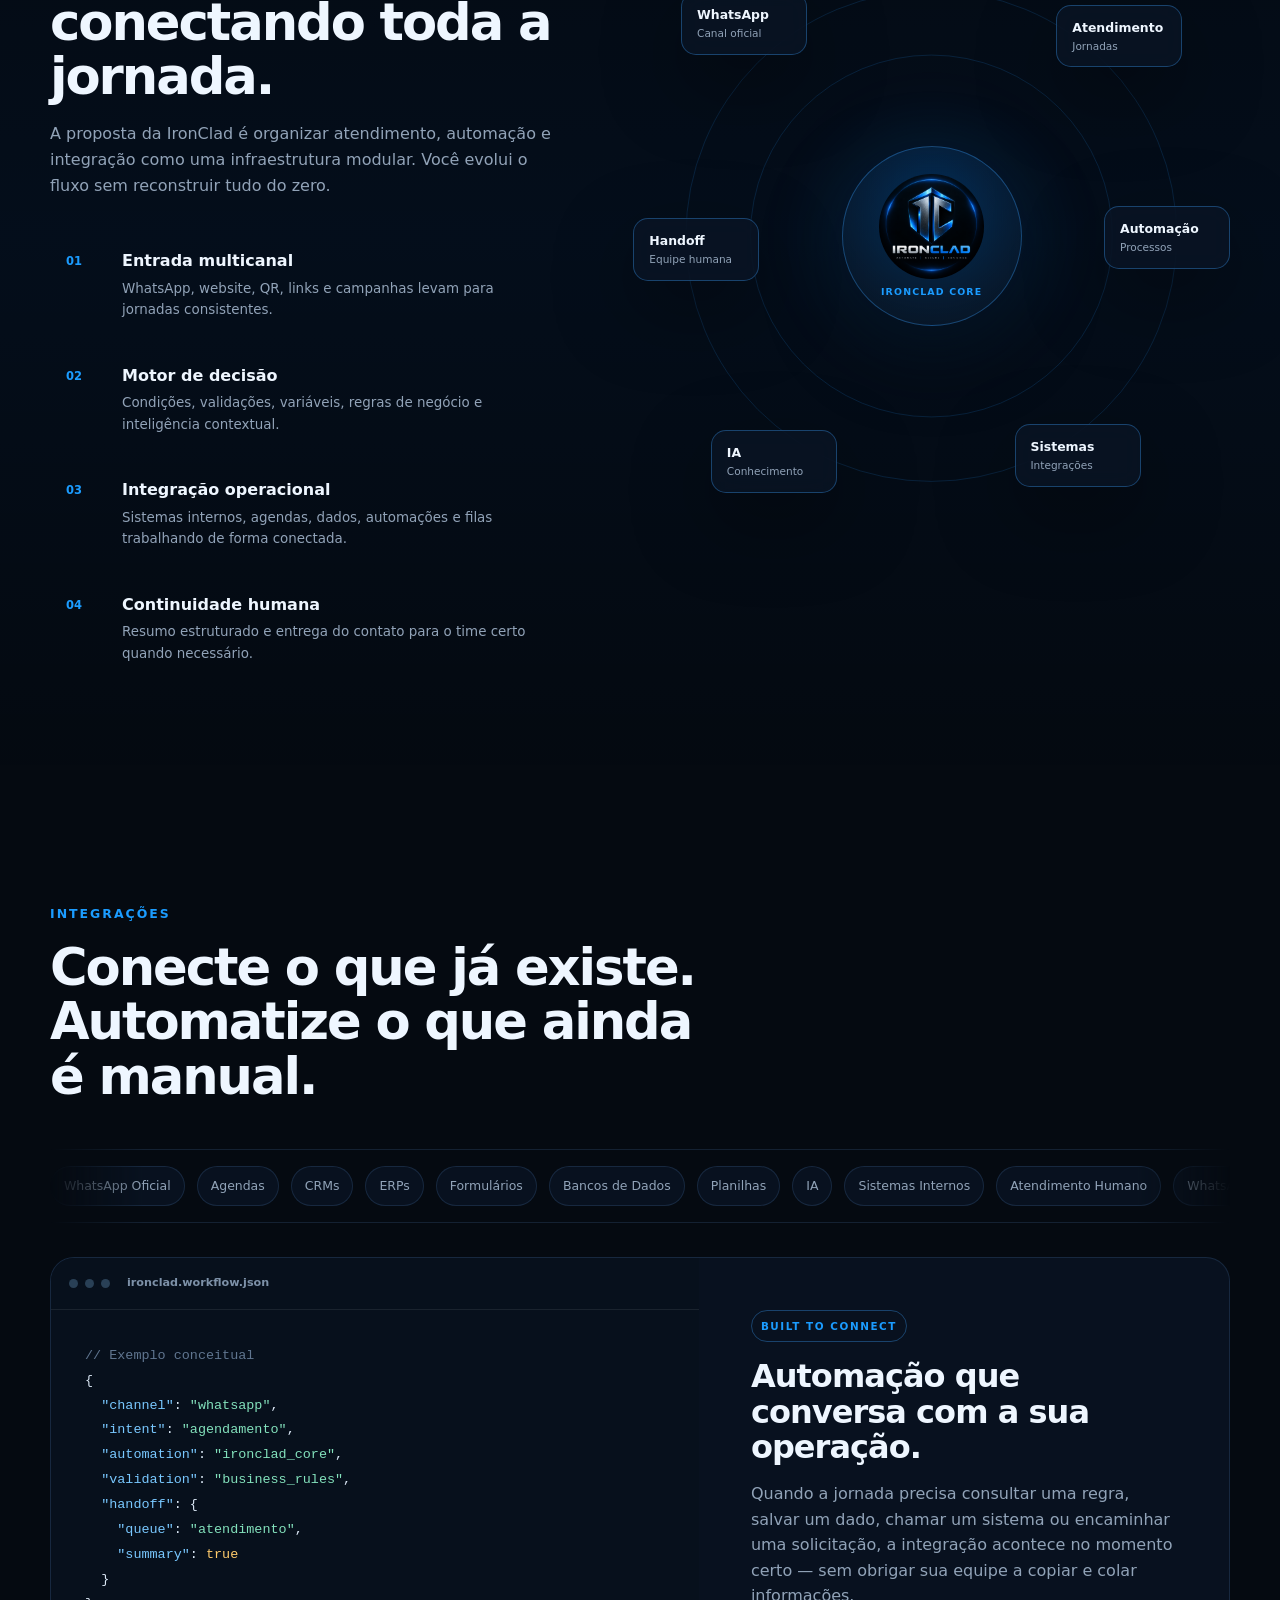
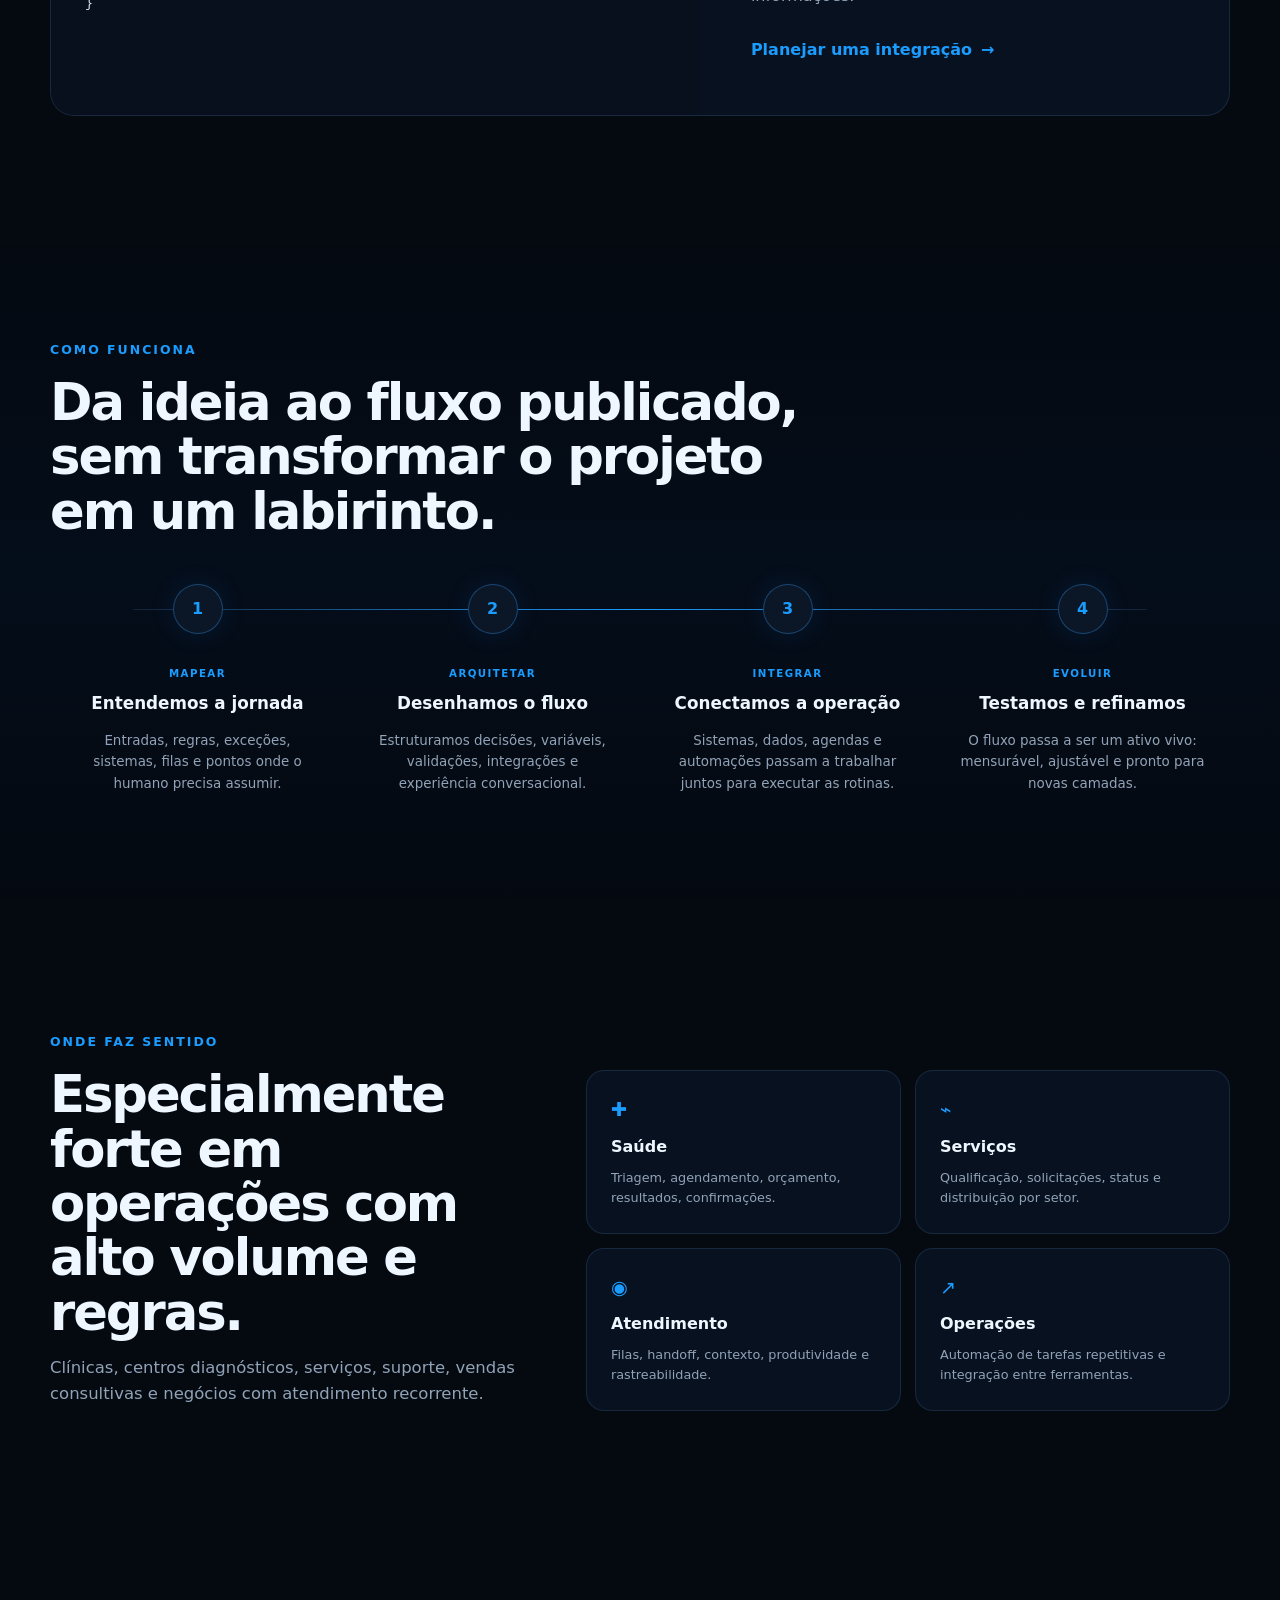
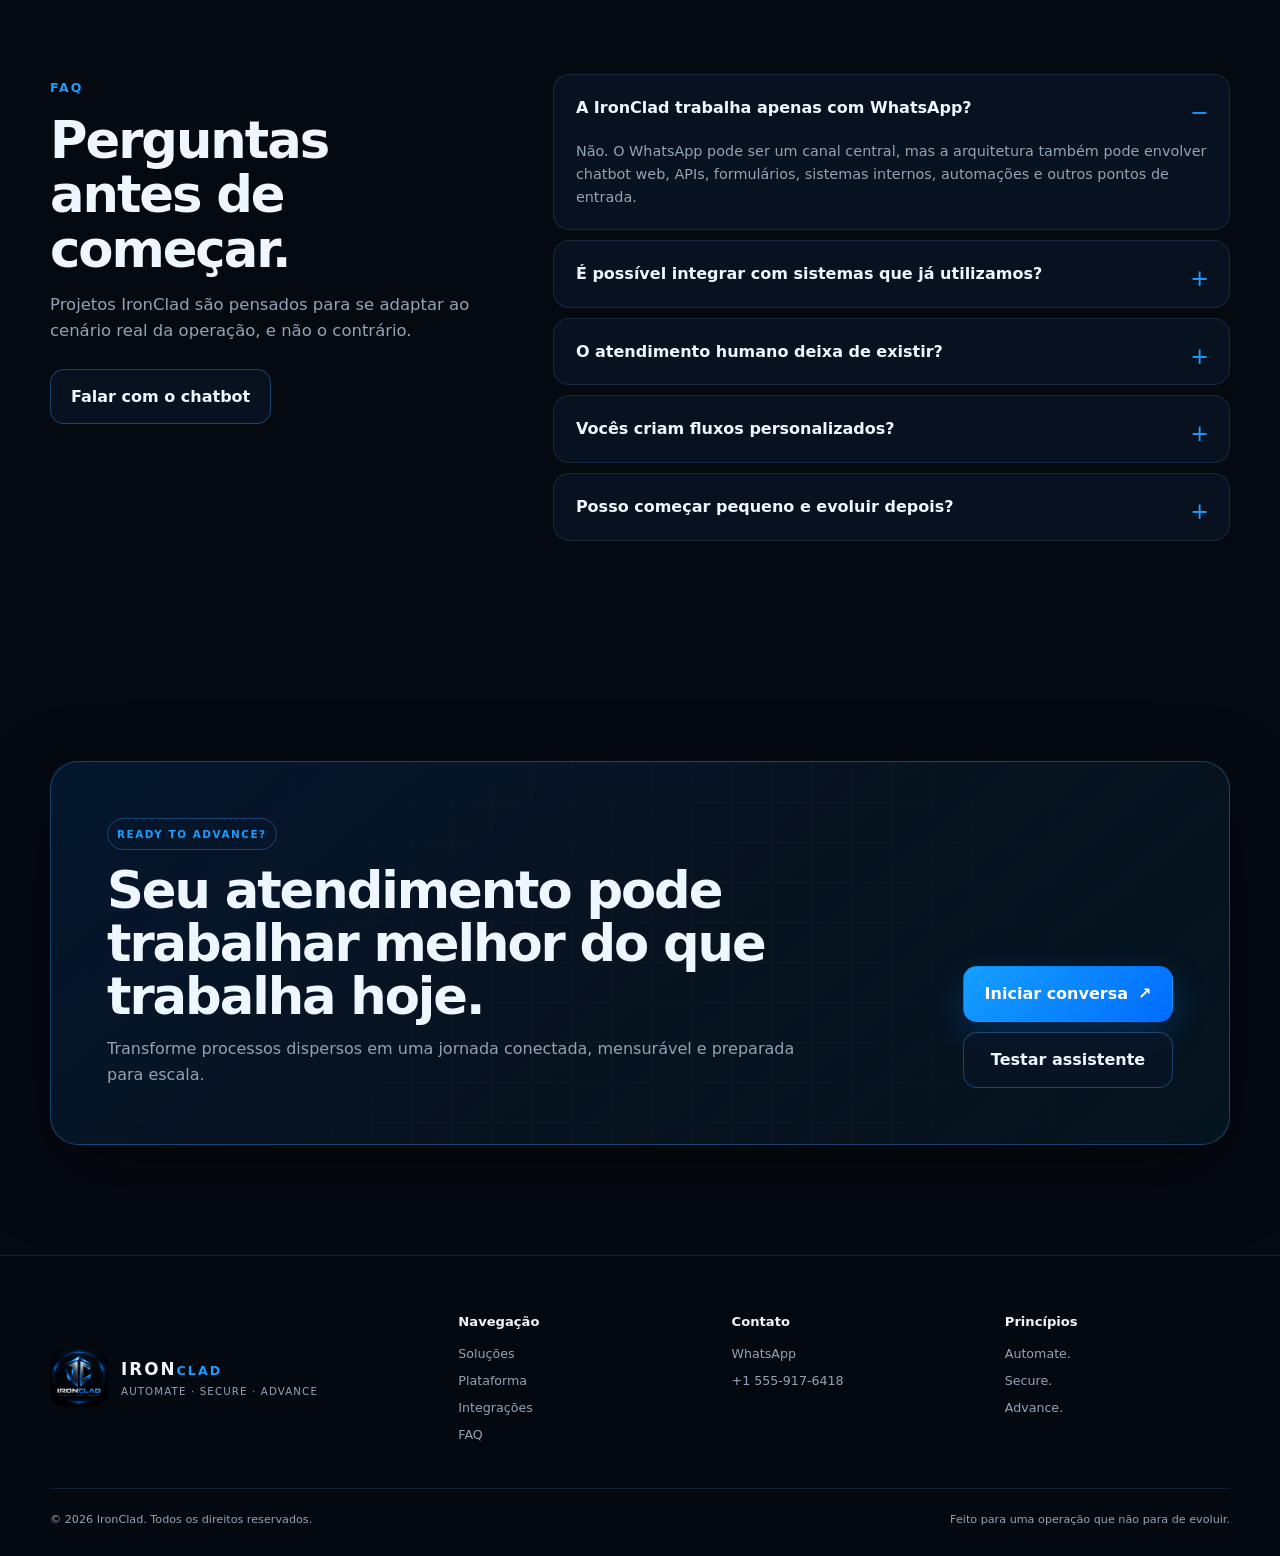
==== commit 14889e8f: "Add files via upload" ====
--- a/index.html
+++ b/index.html
@@ -62,15 +62,15 @@
       <div class="container hero-grid">
         <div class="hero-copy reveal">
           <div class="eyebrow"><span class="pulse-dot"></span> Automação inteligente para operações modernas</div>
-          <h1>Atendimento que opera como uma <span class="gradient-text">infraestrutura digital.</span></h1>
-          <p class="hero-lead">A IronClad conecta WhatsApp, chatbots, APIs, automações e inteligência em jornadas desenhadas para reduzir atrito, acelerar operações e elevar a experiência do cliente.</p>
+          <h1>Sua operação. <span class="gradient-text">Mais inteligente. Mais rápida. Mais conectada.</span></h1>
+          <p class="hero-lead">A IronClad transforma atendimento, processos e integrações em uma operação automatizada, segura e escalável — com tecnologia trabalhando nos bastidores e uma experiência simples para o seu cliente.</p>
           <div class="hero-actions">
             <a class="btn btn-primary" href="https://wa.me/15559176418?text=Ol%C3%A1%21%20Quero%20entender%20como%20a%20IronClad%20pode%20automatizar%20minha%20opera%C3%A7%C3%A3o." target="_blank" rel="noopener">Quero automatizar <span>↗</span></a>
             <button class="btn btn-ghost" type="button" data-open-chatbot>Testar chatbot <span>✦</span></button>
           </div>
           <div class="hero-proof" aria-label="Diferenciais">
             <div><b>24/7</b><span>jornadas automáticas</span></div>
-            <div><b>API-first</b><span>integrações flexíveis</span></div>
+            <div><b>Conectada</b><span>integrações sob medida</span></div>
             <div><b>Human handoff</b><span>transbordo inteligente</span></div>
           </div>
         </div>
@@ -88,7 +88,7 @@
           </div>
           <div class="float-card card-api">
             <span class="mini-icon">↔</span>
-            <div><small>Integrações</small><strong>API + Webhooks</strong></div>
+            <div><small>Integrações</small><strong>Sistemas conectados</strong></div>
           </div>
           <div class="float-card card-ai">
             <span class="mini-icon">✦</span>
@@ -98,9 +98,9 @@
       </div>
 
       <div class="container trust-strip reveal delay-2">
-        <span>Projetado para operações que usam</span>
-        <div class="logo-pills" aria-label="Tecnologias suportadas">
-          <b>WhatsApp Cloud API</b><b>Meta</b><b>Typebot</b><b>n8n</b><b>Webhooks</b><b>REST APIs</b><b>RAG / IA</b>
+        <span>Uma arquitetura preparada para</span>
+        <div class="logo-pills" aria-label="Capacidades IronClad">
+          <b>WhatsApp Oficial</b><b>Atendimento Inteligente</b><b>Automação</b><b>Integrações</b><b>IA</b><b>Agendamentos</b><b>Operação Humana</b>
         </div>
       </div>
     </section>
@@ -126,24 +126,24 @@
             <div class="icon-box">⌁</div><span class="card-kicker">Conversacional</span>
             <h3>Chatbots e jornadas inteligentes</h3>
             <p>Fluxos web e WhatsApp com lógica condicional, validações, menus, anexos, OCR, formulários e experiência humanizada.</p>
-            <ul><li>Typebot e interfaces personalizadas</li><li>Triagem e pré-atendimento</li><li>Fluxos por perfil, serviço ou intenção</li></ul>
+            <ul><li>Interfaces conversacionais personalizadas</li><li>Triagem e pré-atendimento</li><li>Fluxos por perfil, serviço ou intenção</li></ul>
           </article>
           <article class="solution-card reveal delay-1">
             <div class="icon-box">◫</div><span class="card-kicker">Mensageria</span>
-            <h3>WhatsApp Business Platform</h3>
-            <p>Estruturação de atendimento oficial com Cloud API, templates, números, webhooks e integrações de ponta a ponta.</p>
-            <ul><li>Cloud API / BSPs</li><li>Templates e mensagens utilitárias</li><li>Eventos e webhooks em tempo real</li></ul>
+            <h3>WhatsApp Oficial integrado</h3>
+            <p>Atendimento oficial conectado à operação, com mensagens estruturadas, automações, validações e continuidade entre cliente e equipe.</p>
+            <ul><li>Mensageria oficial e segura</li><li>Comunicações transacionais</li><li>Eventos e atualizações em tempo real</li></ul>
           </article>
           <article class="solution-card reveal delay-2">
             <div class="icon-box">⟲</div><span class="card-kicker">Automação</span>
-            <h3>Integrações com n8n e APIs</h3>
-            <p>Conecte sistemas, bancos, CRMs e endpoints para remover ilhas de informação e automatizar rotinas operacionais.</p>
-            <ul><li>Webhooks e REST APIs</li><li>Workflows e regras de negócio</li><li>Normalização e roteamento de dados</li></ul>
+            <h3>Integrações sob medida</h3>
+            <p>Conecte sistemas, agendas, CRMs, bancos de dados e plataformas internas para eliminar retrabalho e automatizar rotinas operacionais.</p>
+            <ul><li>Conexão entre sistemas e plataformas</li><li>Regras de negócio automatizadas</li><li>Normalização e roteamento de dados</li></ul>
           </article>
           <article class="solution-card reveal">
             <div class="icon-box">✦</div><span class="card-kicker">Inteligência</span>
             <h3>IA aplicada ao atendimento</h3>
-            <p>Use bases RAG, classificação de intenção, resumo, extração de dados e respostas guiadas por contexto.</p>
+            <p>IA treinada com as informações do negócio para interpretar solicitações, resumir atendimentos, extrair dados e orientar respostas com contexto.</p>
             <ul><li>FAQ e bases de conhecimento</li><li>Extração e sumarização</li><li>Assistentes especializados</li></ul>
           </article>
           <article class="solution-card reveal delay-1">
@@ -171,7 +171,7 @@
           <div class="feature-list">
             <div><span>01</span><section><h4>Entrada multicanal</h4><p>WhatsApp, website, QR, links e campanhas levam para jornadas consistentes.</p></section></div>
             <div><span>02</span><section><h4>Motor de decisão</h4><p>Condições, validações, variáveis, regras de negócio e inteligência contextual.</p></section></div>
-            <div><span>03</span><section><h4>Integração operacional</h4><p>APIs, n8n, webhooks, sistemas internos e filas de atendimento.</p></section></div>
+            <div><span>03</span><section><h4>Integração operacional</h4><p>Sistemas internos, agendas, dados, automações e filas trabalhando de forma conectada.</p></section></div>
             <div><span>04</span><section><h4>Continuidade humana</h4><p>Resumo estruturado e entrega do contato para o time certo quando necessário.</p></section></div>
           </div>
         </div>
@@ -179,11 +179,11 @@
         <div class="system-map reveal delay-1" aria-label="Mapa visual da arquitetura IronClad">
           <div class="sys-glow"></div>
           <div class="sys-node node-core"><img src="assets/logo-ironclad.png" alt="" /><span>IRONCLAD CORE</span></div>
-          <div class="sys-node node-a"><b>WhatsApp</b><small>Cloud API</small></div>
-          <div class="sys-node node-b"><b>Typebot</b><small>Jornadas</small></div>
-          <div class="sys-node node-c"><b>n8n</b><small>Automação</small></div>
-          <div class="sys-node node-d"><b>API</b><small>Sistemas</small></div>
-          <div class="sys-node node-e"><b>IA / RAG</b><small>Contexto</small></div>
+          <div class="sys-node node-a"><b>WhatsApp</b><small>Canal oficial</small></div>
+          <div class="sys-node node-b"><b>Atendimento</b><small>Jornadas</small></div>
+          <div class="sys-node node-c"><b>Automação</b><small>Processos</small></div>
+          <div class="sys-node node-d"><b>Sistemas</b><small>Integrações</small></div>
+          <div class="sys-node node-e"><b>IA</b><small>Conhecimento</small></div>
           <div class="sys-node node-f"><b>Handoff</b><small>Equipe humana</small></div>
           <svg viewBox="0 0 620 620" role="img" aria-hidden="true"><circle cx="310" cy="310" r="188"></circle><circle cx="310" cy="310" r="255"></circle></svg>
         </div>
@@ -195,8 +195,8 @@
         <div class="section-heading compact reveal"><div class="eyebrow">Integrações</div><h2>Conecte o que já existe. Automatize o que ainda é manual.</h2></div>
         <div class="integration-marquee reveal" aria-label="Integrações principais">
           <div class="marquee-track">
-            <span>WhatsApp Business Platform</span><span>Meta Cloud API</span><span>Typebot</span><span>n8n</span><span>REST API</span><span>Webhooks</span><span>OpenAI</span><span>Google Sheets</span><span>CRMs</span><span>ERPs</span>
-            <span>WhatsApp Business Platform</span><span>Meta Cloud API</span><span>Typebot</span><span>n8n</span><span>REST API</span><span>Webhooks</span><span>OpenAI</span><span>Google Sheets</span><span>CRMs</span><span>ERPs</span>
+            <span>WhatsApp Oficial</span><span>Agendas</span><span>CRMs</span><span>ERPs</span><span>Formulários</span><span>Bancos de Dados</span><span>Planilhas</span><span>IA</span><span>Sistemas Internos</span><span>Atendimento Humano</span>
+            <span>WhatsApp Oficial</span><span>Agendas</span><span>CRMs</span><span>ERPs</span><span>Formulários</span><span>Bancos de Dados</span><span>Planilhas</span><span>IA</span><span>Sistemas Internos</span><span>Atendimento Humano</span>
           </div>
         </div>
 
@@ -207,7 +207,7 @@
 {
   <span class="code-key">"channel"</span>: <span class="code-str">"whatsapp"</span>,
   <span class="code-key">"intent"</span>: <span class="code-str">"agendamento"</span>,
-  <span class="code-key">"automation"</span>: <span class="code-str">"n8n"</span>,
+  <span class="code-key">"automation"</span>: <span class="code-str">"ironclad_core"</span>,
   <span class="code-key">"validation"</span>: <span class="code-str">"business_rules"</span>,
   <span class="code-key">"handoff"</span>: {
     <span class="code-key">"queue"</span>: <span class="code-str">"atendimento"</span>,
@@ -231,7 +231,7 @@
         <div class="timeline reveal delay-1">
           <article><span>1</span><div><small>MAPEAR</small><h3>Entendemos a jornada</h3><p>Entradas, regras, exceções, sistemas, filas e pontos onde o humano precisa assumir.</p></div></article>
           <article><span>2</span><div><small>ARQUITETAR</small><h3>Desenhamos o fluxo</h3><p>Estruturamos decisões, variáveis, validações, integrações e experiência conversacional.</p></div></article>
-          <article><span>3</span><div><small>INTEGRAR</small><h3>Conectamos os sistemas</h3><p>APIs, webhooks, n8n e automações entram em ação para executar as rotinas.</p></div></article>
+          <article><span>3</span><div><small>INTEGRAR</small><h3>Conectamos a operação</h3><p>Sistemas, dados, agendas e automações passam a trabalhar juntos para executar as rotinas.</p></div></article>
           <article><span>4</span><div><small>EVOLUIR</small><h3>Testamos e refinamos</h3><p>O fluxo passa a ser um ativo vivo: mensurável, ajustável e pronto para novas camadas.</p></div></article>
         </div>
       </div>
@@ -254,7 +254,7 @@
         <div class="section-heading compact reveal"><div class="eyebrow">FAQ</div><h2>Perguntas antes de começar.</h2><p>Projetos IronClad são pensados para se adaptar ao cenário real da operação, e não o contrário.</p><button class="btn btn-ghost" type="button" data-open-chatbot>Falar com o chatbot</button></div>
         <div class="accordion reveal delay-1">
           <details open><summary>A IronClad trabalha apenas com WhatsApp?</summary><p>Não. O WhatsApp pode ser um canal central, mas a arquitetura também pode envolver chatbot web, APIs, formulários, sistemas internos, automações e outros pontos de entrada.</p></details>
-          <details><summary>É possível integrar com sistemas que já utilizamos?</summary><p>Sim, desde que o sistema disponibilize API, webhook, banco acessível ou outro mecanismo de integração. Quando não existe integração pronta, avaliamos a melhor rota técnica.</p></details>
+          <details><summary>É possível integrar com sistemas que já utilizamos?</summary><p>Sim. Avaliamos os recursos disponíveis em cada plataforma e definimos a melhor forma de conectar a IronClad à operação existente, preservando o que já funciona.</p></details>
           <details><summary>O atendimento humano deixa de existir?</summary><p>Não. A automação assume etapas repetitivas e organiza o contexto. Quando necessário, a conversa pode ser encaminhada para a equipe com resumo e dados já coletados.</p></details>
           <details><summary>Vocês criam fluxos personalizados?</summary><p>Sim. A estrutura pode ser criada para regras específicas, setores, unidades, especialidades, serviços, perfis de clientes e integrações diferentes.</p></details>
           <details><summary>Posso começar pequeno e evoluir depois?</summary><p>Sim. A abordagem modular permite iniciar com uma jornada crítica e adicionar novas automações, integrações e canais conforme a operação amadurece.</p></details>
@@ -297,9 +297,9 @@
       </div>
       <div class="chatbot-body" id="chatbotBody">
         <div class="chatbot-placeholder" id="chatbotPlaceholder">
-          <span>✦</span><h3>Conecte seu Typebot aqui</h3><p>No arquivo <code>script.js</code>, preencha <b>TYPEBOT_TITLE</b> e <b>TYPEBOT_SRC</b>. O botão e a janela já estão prontos.</p>
-        </div>
-        <iframe id="typebotFrame" title="TÍTULO DO CHATBOT" src="about:blank" allow="clipboard-write; microphone" loading="lazy"></iframe>
+          <span>✦</span><h3>Assistente IronClad</h3><p>O assistente estará disponível em breve. Enquanto isso, fale com nossa equipe pelo WhatsApp.</p>
+        </div>
+        <iframe id="chatbotFrame" title="Assistente IronClad" src="about:blank" allow="clipboard-write; microphone" loading="lazy"></iframe>
       </div>
     </section>
   </div>
